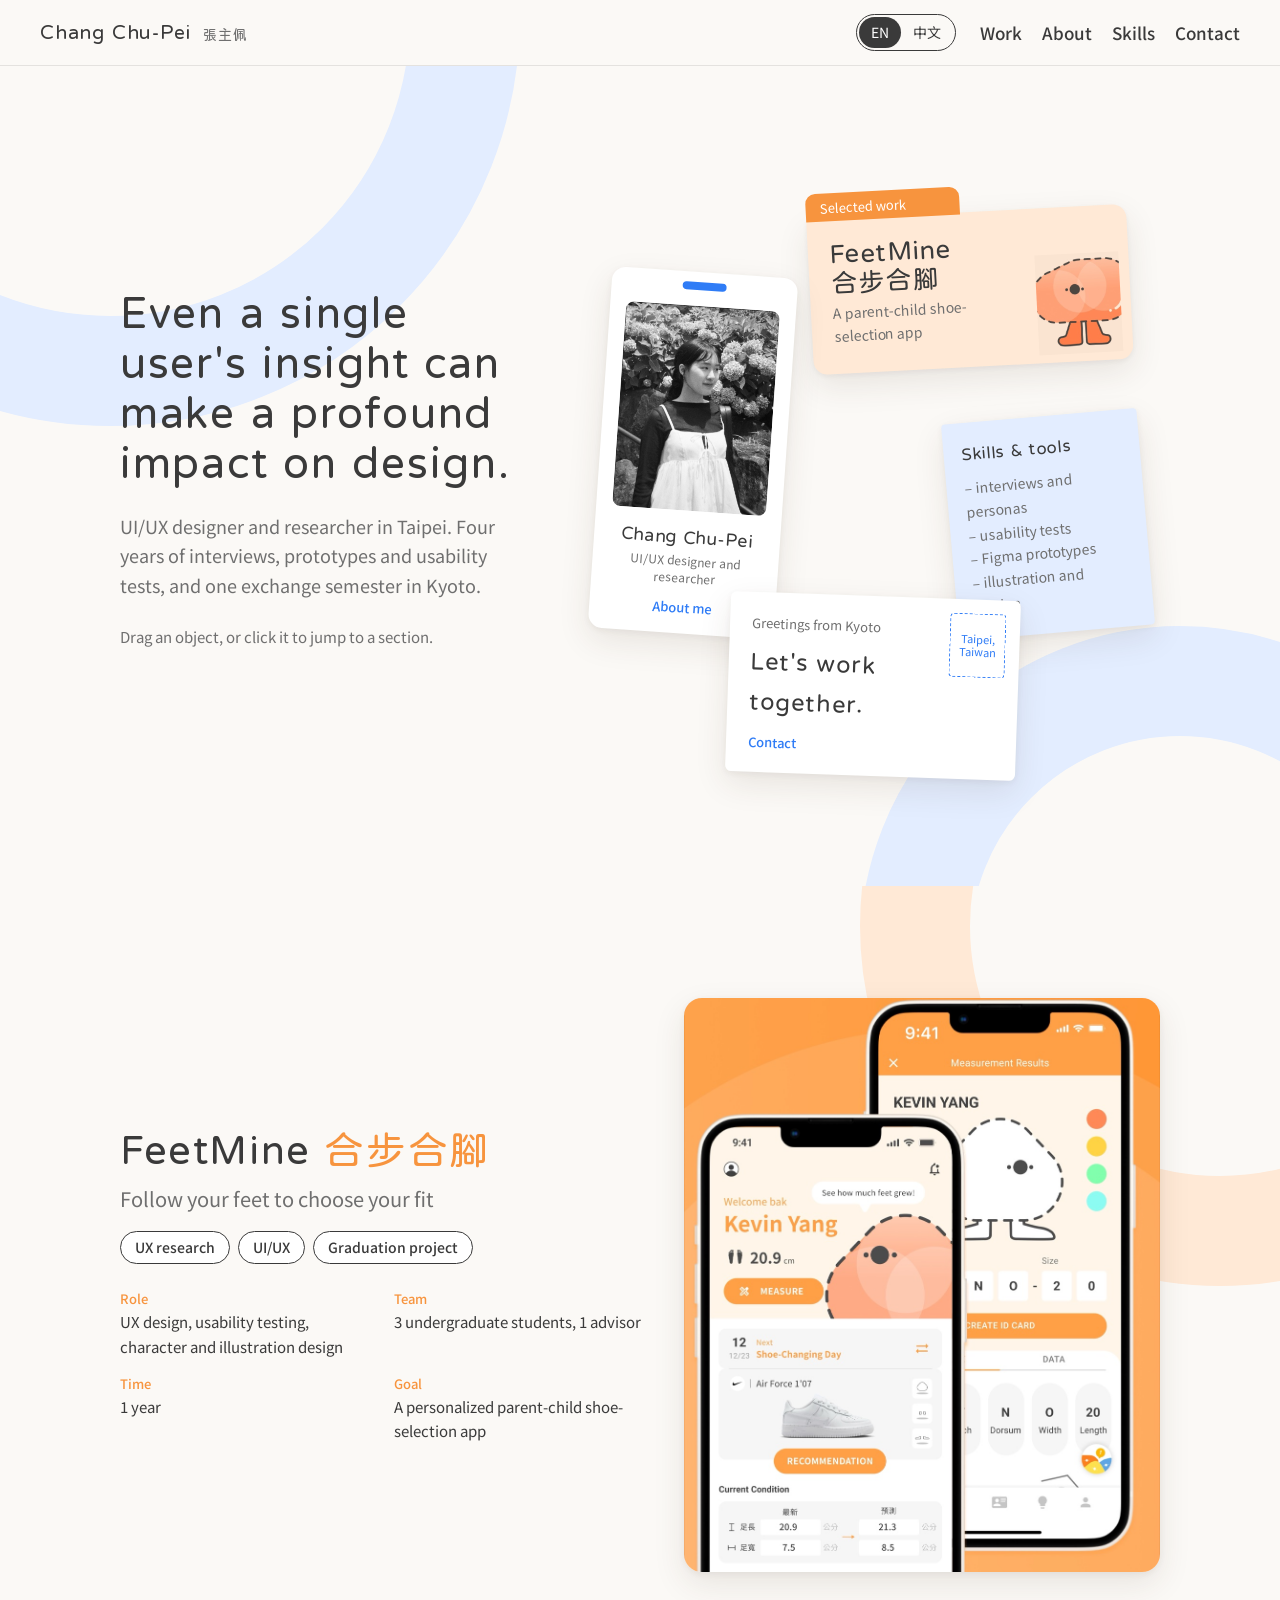
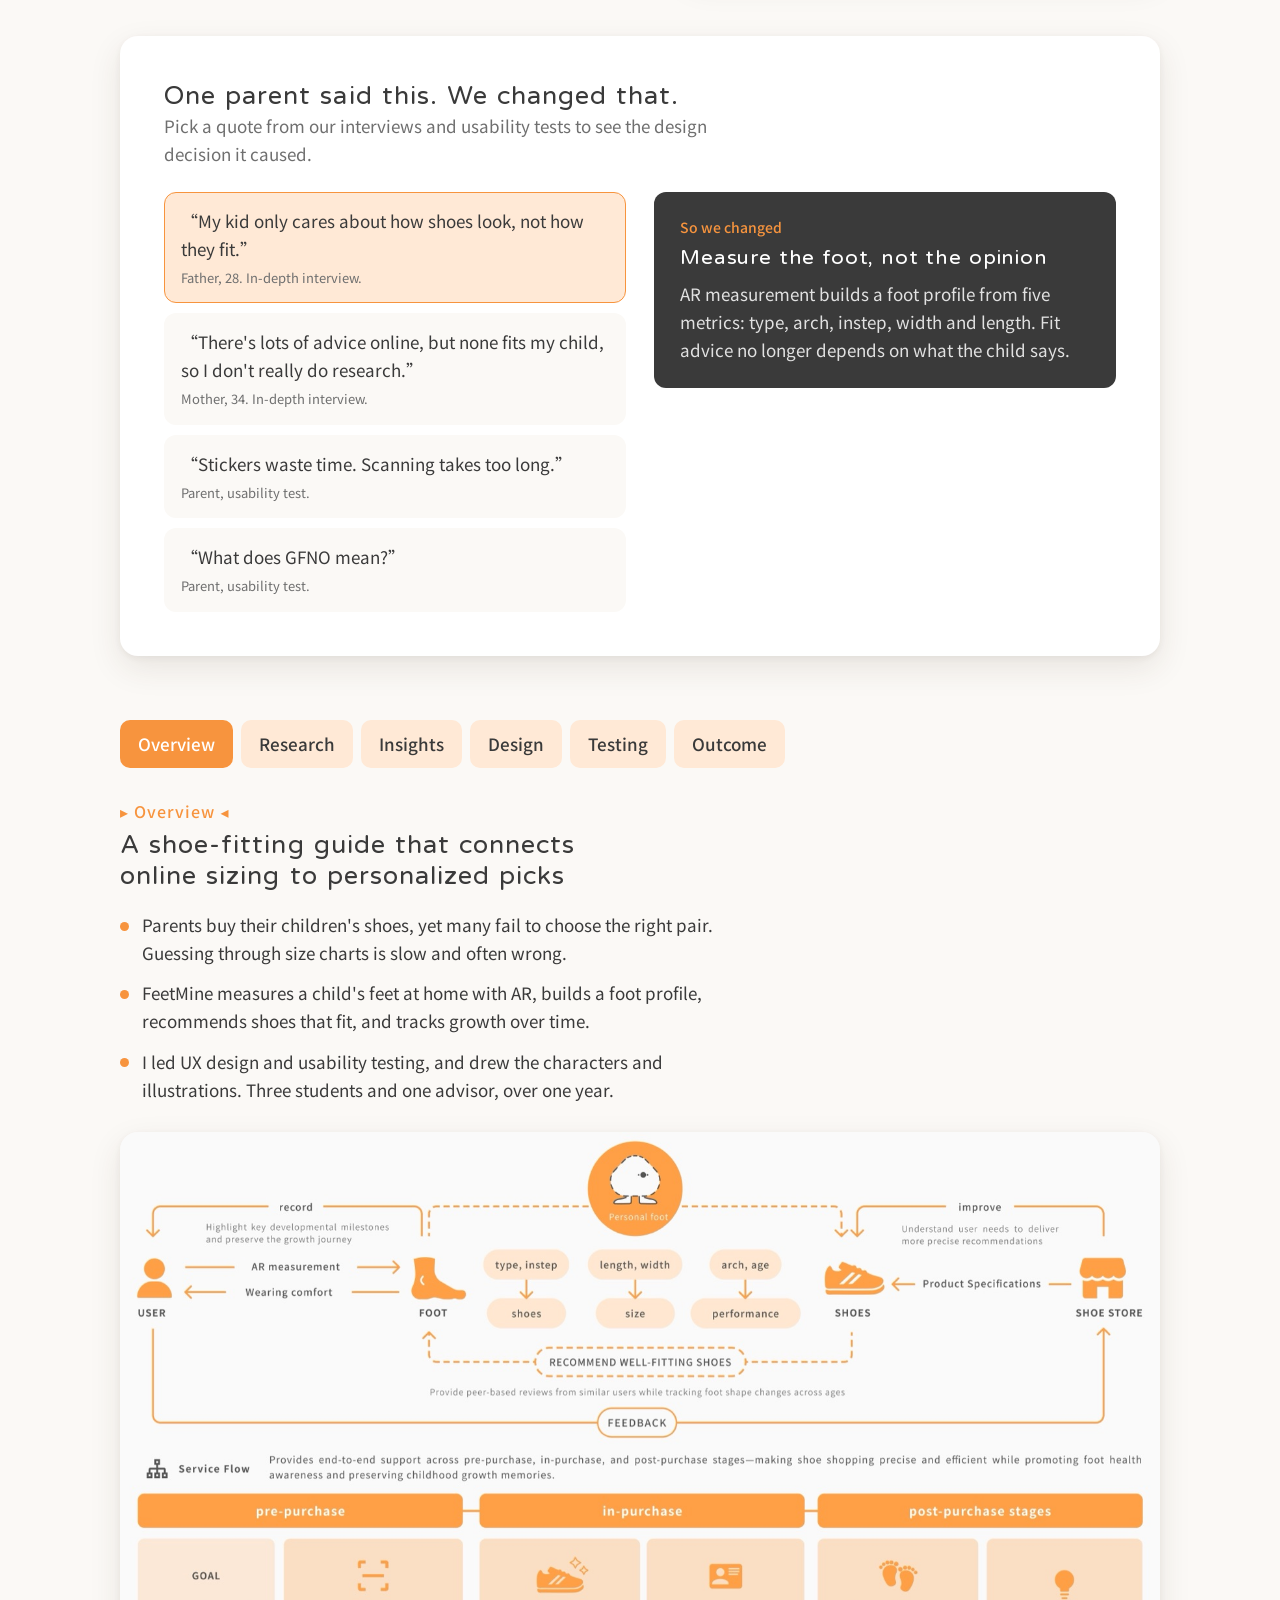
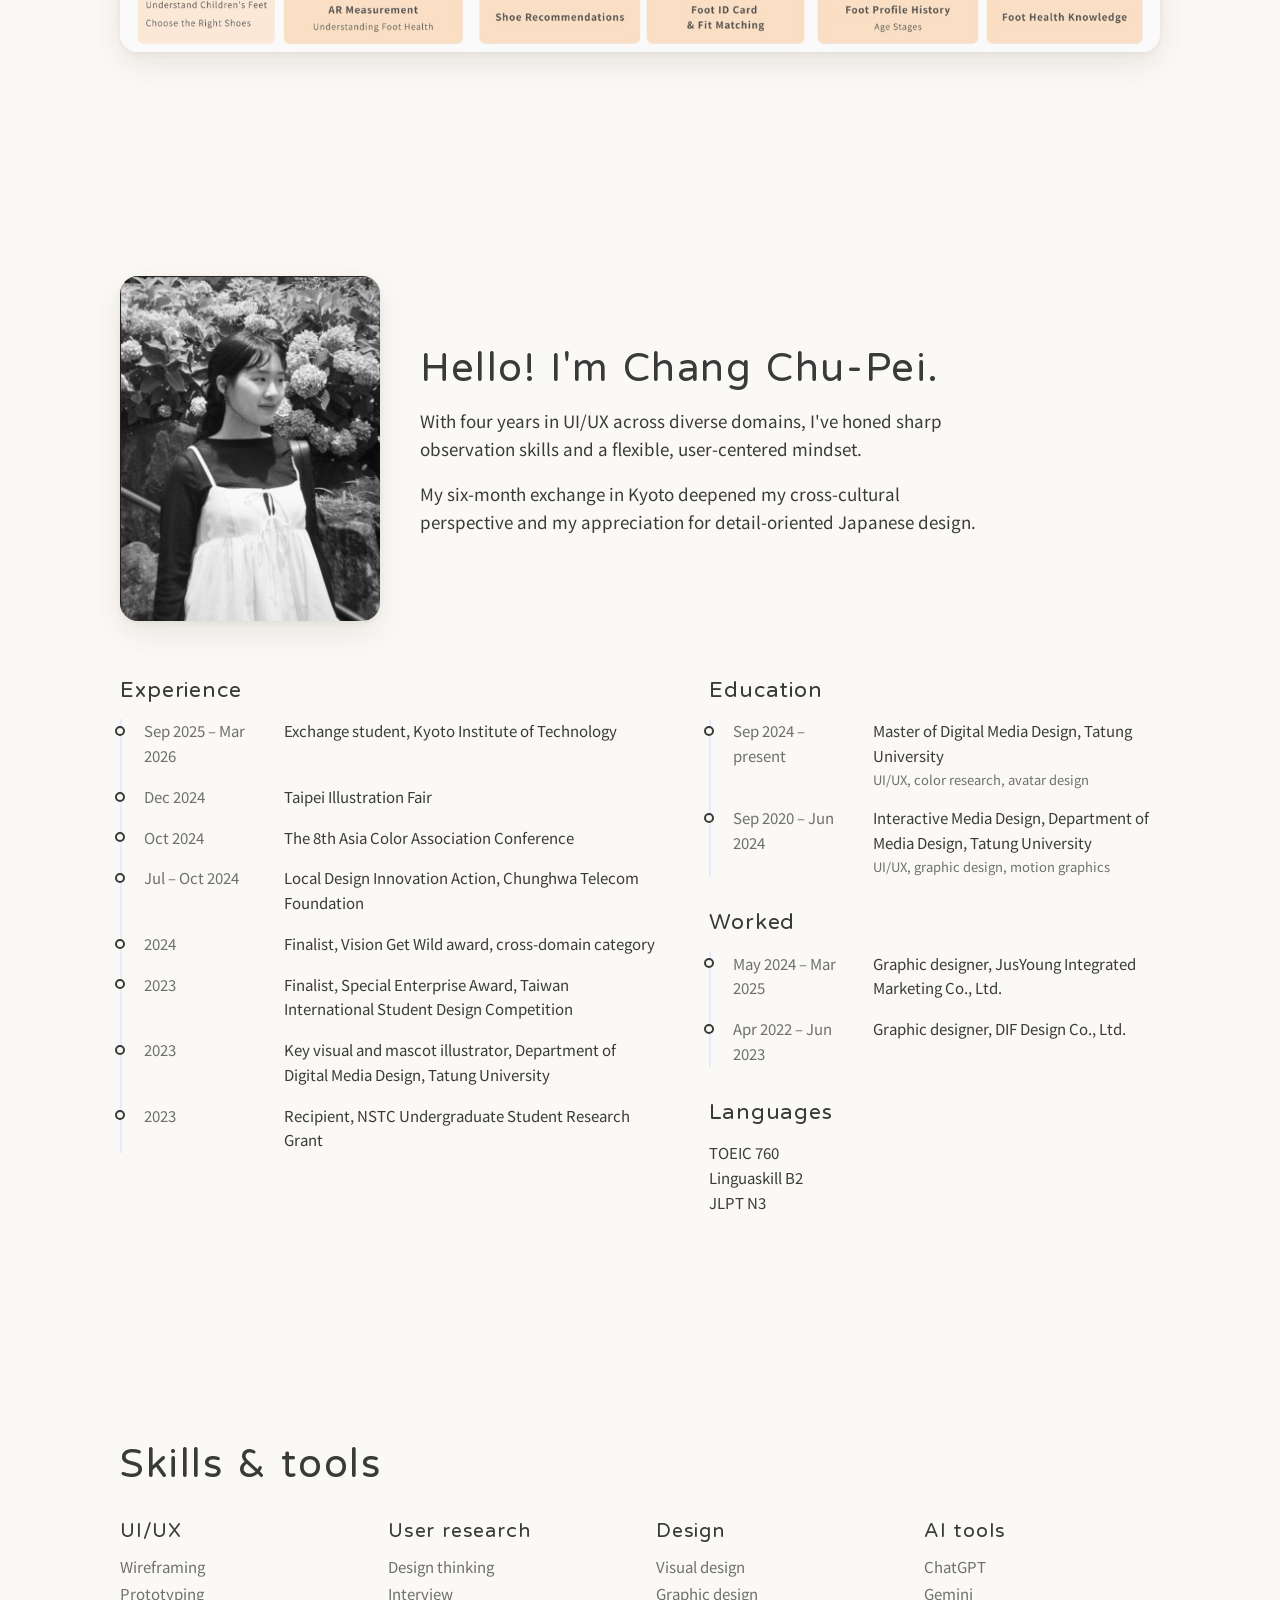
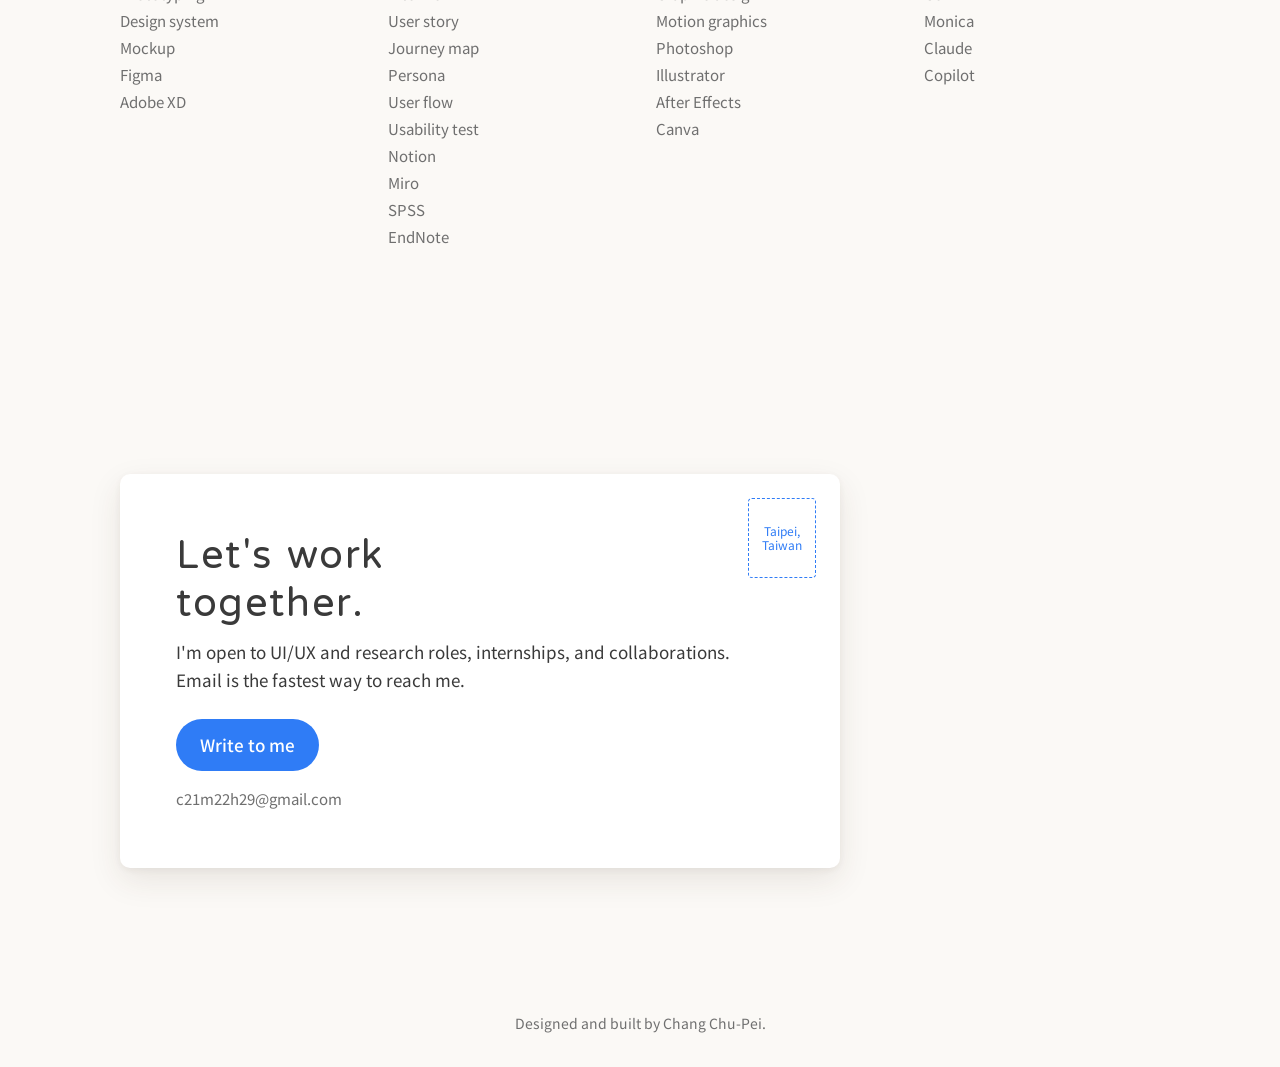
==== index.html @ 916cebc9 "Portfolio site for Chang Chu-Pei" ====
<!DOCTYPE html>
<html lang="en">
<head>
  <meta charset="utf-8">
  <meta name="viewport" content="width=device-width, initial-scale=1">
  <title>Chang Chu-Pei 張主佩, UI/UX designer and researcher</title>
  <meta name="description" content="Portfolio of Chang Chu-Pei, UI/UX designer and researcher in Taipei. Case study: FeetMine, a parent-child shoe-selection app.">
  <link rel="preconnect" href="https://fonts.gstatic.com" crossorigin>
  <link href="https://fonts.googleapis.com/css2?family=Huninn&family=Noto+Sans+TC:wght@400;500&display=swap" rel="stylesheet">
  <link rel="stylesheet" href="style.css">
</head>
<body>
  <!-- Every element with data-text="a.b.c" gets its words from content.js.
       Lists (timeline, tabs, quotes, skills) are drawn by script.js into the empty elements with an id. -->

  <a class="skip" href="#work" data-text="site.skip"></a>

  <header class="topbar">
    <a class="brand" href="#top"><span data-text="site.name"></span> <small data-text="site.nameOther"></small></a>
    <div class="lang" role="group" aria-label="Language / 語言">
      <button type="button" data-lang="en" lang="en">EN</button>
      <button type="button" data-lang="zh" lang="zh-Hant">中文</button>
    </div>
    <nav>
      <a href="#work" data-text="site.nav.work"></a>
      <a href="#about" data-text="site.nav.about"></a>
      <a href="#skills" data-text="site.nav.skills"></a>
      <a href="#contact" data-text="site.nav.contact"></a>
    </nav>
  </header>

  <main id="top">

    <!-- The desk. Four objects, each one leads to a section. On wide screens you can drag them. -->
    <section class="desk" aria-labelledby="headline">
      <div class="wrap desk-grid">
        <div class="desk-copy">
          <h1 id="headline" data-text="desk.headline"></h1>
          <p data-text="desk.intro"></p>
          <p class="hint" data-text="desk.hint"></p>
        </div>

        <div class="desk-objects">
          <a class="object folder" href="#work" draggable="false">
            <span class="folder-tab" data-text="desk.folder.tab"></span>
            <span class="folder-title" data-text="project.name"></span>
            <span class="folder-title" data-text="project.nameZh"></span>
            <span class="folder-caption" data-text="desk.folder.caption"></span>
            <img class="folder-mascot" src="img/mascot.jpg" width="251" height="300" alt="" draggable="false">
          </a>

          <a class="object badge" href="#about" draggable="false">
            <img src="img/profile.jpg" width="527" height="700" data-alt="about.photoAlt" alt="" draggable="false">
            <span class="badge-name" data-text="site.name"></span>
            <span class="badge-role" data-text="site.role"></span>
            <span class="object-link" data-text="desk.badge.tab"></span>
          </a>

          <a class="object note" href="#skills" draggable="false">
            <span class="note-title" data-text="desk.note.tab"></span>
            <ul id="note-lines"></ul>
          </a>

          <a class="object postcard" href="#contact" draggable="false">
            <span class="stamp" data-text="site.location"></span>
            <span class="postcard-title" data-text="desk.postcard.title"></span>
            <span class="postcard-body" data-text="desk.postcard.body"></span>
            <span class="object-link" data-text="desk.postcard.tab"></span>
          </a>
        </div>
      </div>
    </section>

    <!-- Work: the FeetMine case study. -->
    <section id="work" class="section project" aria-labelledby="project-name">
      <div class="wrap">
        <div class="project-head">
          <div>
            <h2 id="project-name"><span data-text="project.name"></span> <span class="zh-name" data-text="project.nameZh"></span></h2>
            <p class="tagline" data-text="project.tagline"></p>
            <ul class="tags" id="project-tags"></ul>
            <dl class="facts" id="project-facts"></dl>
          </div>
          <figure class="cover"><img src="img/feetmine-cover.jpg" width="995" height="1200" loading="lazy" data-alt="project.coverAlt" alt=""></figure>
        </div>

        <!-- The quote demo. -->
        <div class="insights">
          <h3 data-text="project.insights.title"></h3>
          <p data-text="project.insights.lead"></p>
          <div class="insights-grid">
            <div class="quotes" id="quotes"></div>
            <div class="decision" id="decision" aria-live="polite"></div>
          </div>
        </div>

        <!-- The phases, one tab each. -->
        <div class="tabs" role="tablist" id="tablist"></div>
        <div id="panels"></div>
      </div>
    </section>

    <section id="about" class="section" aria-labelledby="about-title">
      <div class="wrap">
        <div class="about-grid">
          <figure><img src="img/profile.jpg" width="527" height="700" data-alt="about.photoAlt" alt=""></figure>
          <div>
            <h2 id="about-title" data-text="about.greeting"></h2>
            <div id="bio"></div>
          </div>
        </div>
        <div class="cv">
          <div>
            <h3 data-text="about.experienceTitle"></h3>
            <ol class="timeline" id="experience"></ol>
          </div>
          <div>
            <h3 data-text="about.educationTitle"></h3>
            <ol class="timeline" id="education"></ol>
            <h3 data-text="about.workTitle"></h3>
            <ol class="timeline" id="work-history"></ol>
            <h3 data-text="about.languagesTitle"></h3>
            <ul class="plain" id="languages"></ul>
          </div>
        </div>
      </div>
    </section>

    <section id="skills" class="section" aria-labelledby="skills-title">
      <div class="wrap">
        <h2 id="skills-title" data-text="skills.title"></h2>
        <div class="skills-grid" id="skills-grid"></div>
      </div>
    </section>

    <section id="contact" class="section" aria-labelledby="contact-title">
      <div class="wrap">
        <div class="postcard-big">
          <span class="stamp" data-text="site.location"></span>
          <h2 id="contact-title" data-text="contact.title"></h2>
          <p data-text="contact.body"></p>
          <a class="button" id="mail-link" href="#"><span data-text="contact.button"></span></a>
          <p class="email" data-text="site.email"></p>
        </div>
      </div>
    </section>

  </main>

  <footer><p data-text="site.footer"></p></footer>

  <script src="content.js"></script>
  <script src="script.js"></script>
</body>
</html>
---- style.css ----
/* style.css — colors, fonts and layout for the whole site.
   The variables at the top are the design tokens. Change a color here and it changes everywhere.
   Rules are written for phones first. The @media (min-width: …) blocks at the end add the wider layouts. */

:root {
  --paper: #fbf9f6;
  --ink: #3a3a3a;
  --ink-soft: #6f6f6f;
  --line: rgba(58, 58, 58, 0.12);
  --card: #ffffff;
  --blue: #2f7cf6;                  /* the site's own colour */
  --blue-wash: #e3edff;
  --orange: #f7943e;                /* FeetMine's colour */
  --orange-wash: #ffe9d6;
  --accent: var(--blue);            /* the current section's colour; the project section overrides it */
  --accent-wash: var(--blue-wash);
  --shadow: 0 12px 32px rgba(70, 50, 30, 0.10), 0 2px 6px rgba(70, 50, 30, 0.06);
  --shadow-lifted: 0 24px 48px rgba(70, 50, 30, 0.18), 0 4px 10px rgba(70, 50, 30, 0.08);
  --font-display: "Huninn", "Noto Sans TC", system-ui, sans-serif;
  --font-body: "Noto Sans TC", system-ui, sans-serif;
  --radius: 18px;
  --gutter: clamp(16px, 4vw, 40px);
}

/* ---------- Base ---------- */

*, *::before, *::after { box-sizing: border-box; }
html { scroll-behavior: smooth; }
body {
  margin: 0;
  font: 400 17px/1.65 var(--font-body);
  color: var(--ink);
  background: var(--paper);
}
img { max-width: 100%; height: auto; display: block; }
figure { margin: 0; }
ul, ol { margin: 0; padding: 0; list-style: none; }
h1, h2, h3, h4,
.brand, .folder-title, .badge-name, .note-title, .postcard-body {
  font-family: var(--font-display);
  letter-spacing: 0.04em;
}
h1, h2, h3, h4 { font-weight: 400; line-height: 1.2; margin: 0; }
h1 { font-size: clamp(32px, 3.4vw, 48px); line-height: 1.15; }
h2 { font-size: clamp(28px, 3.4vw, 40px); }
h3 { font-size: 26px; }
h4 { font-size: 21px; }
p { margin: 0 0 1em; max-width: 64ch; }
a { color: var(--accent); }
button { font: inherit; color: inherit; }
:focus-visible { outline: 3px solid var(--accent); outline-offset: 3px; }

.wrap { max-width: 1120px; margin-inline: auto; padding-inline: var(--gutter); }
.section { padding-block: clamp(64px, 9vw, 112px); }

.skip {
  position: absolute; top: -60px; left: 16px; z-index: 100;
  padding: 8px 14px; border-radius: 8px; background: var(--ink); color: #fff;
}
.skip:focus { top: 12px; }

/* ---------- Top bar ---------- */

.topbar {
  position: sticky; top: 0; z-index: 50;
  display: flex; flex-wrap: wrap; align-items: center; gap: 12px 24px;
  padding: 14px var(--gutter);
  background: var(--paper);
  border-bottom: 1px solid var(--line);
}
.brand { margin-right: auto; font-size: 20px; color: var(--ink); text-decoration: none; }
.brand small { font-size: 14px; color: var(--ink-soft); margin-left: 6px; }
.topbar nav { display: flex; gap: 20px; }
.topbar nav a { color: var(--ink); text-decoration: none; font-weight: 500; }
.topbar nav a:hover { color: var(--blue); }
.lang { display: flex; padding: 2px; border: 1.5px solid var(--ink); border-radius: 999px; }
.lang button { padding: 4px 12px; border: 0; border-radius: 999px; background: none; font-size: 14px; cursor: pointer; }
.lang button[aria-pressed="true"] { background: var(--ink); color: #fff; }
/* On phones the nav drops to its own row under the name. */
@media (max-width: 639px) {
  .topbar nav { order: 3; flex-basis: 100%; gap: 16px; font-size: 15px; }
}

/* ---------- The desk ---------- */

.desk, .project { position: relative; overflow: hidden; }
.desk-grid { display: grid; gap: 40px; padding-block: 48px; }
.desk-copy { position: relative; z-index: 1; }
.desk-copy p { margin-top: 24px; font-size: 18px; color: var(--ink-soft); max-width: 40ch; }
.desk-copy .hint { font-size: 15px; }

/* The big pale rings behind the desk and the project, like the arcs in the FeetMine slides. */
.desk::before, .desk::after, .project::before {
  content: ""; position: absolute; pointer-events: none;
  border-radius: 50%; border: 110px solid var(--accent-wash);
}
.desk::before { width: 820px; height: 820px; top: -460px; left: -300px; }
.desk::after { width: 640px; height: 640px; bottom: -380px; right: -220px; }
.project::before { width: 720px; height: 720px; top: -320px; right: -300px; }

/* On phones the four objects form a grid. On wide screens (end of file) they scatter across the desk. */
.desk-objects { position: relative; z-index: 1; display: grid; grid-template-columns: 1fr 1fr; gap: 18px; }

/* One object on the desk. It is a link, so it also works with the keyboard. */
.object {
  position: relative; display: block;
  color: var(--ink); text-decoration: none;
  background: var(--card); box-shadow: var(--shadow);
  transition: box-shadow 0.2s, scale 0.2s;
}
.object:hover, .object:focus-visible, .object.lifted { scale: 1.03; box-shadow: var(--shadow-lifted); }
.object.lifted { cursor: grabbing; scale: 1.05; }
.object-link { display: block; margin-top: 10px; font-size: 13px; font-weight: 500; color: var(--blue); }
.folder-title, .folder-caption, .badge-name, .badge-role, .note-title, .postcard-title, .postcard-body { display: block; }
@keyframes drop {
  from { opacity: 0; translate: 0 -40px; rotate: 0deg; }
}

/* The FeetMine folder, in the project's own orange. */
.folder {
  grid-column: 1 / -1;
  padding: 22px 22px 26px;
  border-radius: 0 14px 14px 14px;
  background: var(--orange-wash);
}
.folder::before {
  content: ""; position: absolute; top: -26px; left: 0;
  width: 48%; height: 28px;
  background: var(--orange); border-radius: 10px 10px 0 0;
}
.folder-tab { position: absolute; top: -22px; left: 14px; font-size: 13px; color: #fff; }
.folder-title { max-width: 66%; font-size: 26px; line-height: 1.1; }
.folder-caption { margin-top: 4px; font-size: 14px; color: var(--ink-soft); max-width: 62%; }
.folder-mascot { position: absolute; right: 10px; bottom: 8px; width: 84px; mix-blend-mode: multiply; }

/* The lanyard badge. */
.badge { padding: 28px 16px 16px; border-radius: 14px; text-align: center; }
.badge::before {
  content: ""; position: absolute; top: 10px; left: 50%; translate: -50% 0;
  width: 44px; height: 8px; border-radius: 4px; background: var(--blue);
}
.badge img { width: 100%; aspect-ratio: 3 / 4; object-fit: cover; border-radius: 8px; margin-top: 6px; }
.badge-name { margin-top: 12px; font-size: 18px; }
.badge-role { font-size: 12px; line-height: 1.4; color: var(--ink-soft); }

/* The sticky note. */
.note { padding: 18px 18px 20px; border-radius: 4px; background: var(--blue-wash); }
.note-title { margin-bottom: 8px; font-size: 17px; }
.note ul { font-size: 14px; line-height: 1.7; color: var(--ink-soft); }
.note li::before { content: "– "; }

/* The postcard. */
.postcard { grid-column: 1 / -1; padding: 20px 22px; border-radius: 6px; }
.stamp {
  position: absolute; top: 14px; right: 14px;
  width: 56px; height: 64px; padding: 4px;
  display: grid; place-items: center;
  border: 1.5px dashed var(--blue); border-radius: 4px;
  font-size: 11px; line-height: 1.2; text-align: center; color: var(--blue);
}
.postcard-title { font-size: 13px; color: var(--ink-soft); }
.postcard-body { margin-top: 8px; font-size: 24px; max-width: 70%; }

/* ---------- Work: the project ---------- */

.project { --accent: var(--orange); --accent-wash: var(--orange-wash); }
.project > .wrap { position: relative; }

.project-head { display: grid; gap: 40px; align-items: center; margin-bottom: 64px; }
.zh-name { color: var(--accent); }
.tagline { margin: 8px 0 16px; font-size: 20px; color: var(--ink-soft); }
.tags { display: flex; flex-wrap: wrap; gap: 8px; margin-bottom: 24px; }
.tags li { padding: 4px 14px; border: 1.5px solid var(--ink); border-radius: 999px; background: var(--card); font-size: 14px; font-weight: 500; }
.facts { display: grid; grid-template-columns: 1fr 1fr; gap: 14px 24px; margin: 0; }
.facts dt { font-size: 13px; font-weight: 500; color: var(--accent); }
.facts dd { margin: 0; font-size: 15px; }
.cover img, .about-grid img { border-radius: var(--radius); box-shadow: var(--shadow); }

/* The quote demo. */
.insights {
  margin-bottom: 64px; padding: clamp(24px, 4vw, 44px);
  background: var(--card); border-radius: var(--radius); box-shadow: var(--shadow);
}
.insights > p { color: var(--ink-soft); }
.insights-grid { display: grid; gap: 28px; align-items: start; margin-top: 24px; }
.quotes { display: grid; gap: 10px; }
.quote {
  display: grid; gap: 4px; padding: 14px 16px;
  text-align: left; cursor: pointer;
  background: var(--paper); border: 1.5px solid transparent; border-radius: 12px;
}
.quote:hover { border-color: var(--accent); }
.quote[aria-pressed="true"] { background: var(--accent-wash); border-color: var(--accent); }
.quote .who { font-size: 13px; color: var(--ink-soft); }
.decision { padding: 24px 26px; border-radius: 12px; background: var(--ink); color: #fff; }
.decision > * { animation: reveal 0.3s ease-out; } /* new text slides in each time a quote is picked */
.decision-label { margin-bottom: 6px; font-size: 14px; font-weight: 500; color: var(--accent); }
.decision h4 { margin-bottom: 10px; }
.decision p:last-child { margin: 0; color: rgba(255, 255, 255, 0.85); }
@keyframes reveal {
  from { opacity: 0; translate: 0 8px; }
}

/* The phase tabs. */
.tabs { display: flex; gap: 8px; margin-bottom: 28px; padding-bottom: 6px; overflow-x: auto; scrollbar-width: none; }
.tabs [role="tab"] {
  flex: none; padding: 10px 18px;
  border: 0; border-radius: 10px; background: var(--accent-wash);
  font-weight: 500; cursor: pointer;
}
.tabs [aria-selected="true"] { background: var(--accent); color: #fff; }
[role="tabpanel"] h3 { margin-bottom: 20px; max-width: 30ch; }
.phase-mark { display: block; margin-bottom: 8px; font-family: var(--font-body); font-size: 16px; font-weight: 500; color: var(--accent); }
.phase-mark::before { content: "▸ "; }
.phase-mark::after { content: " ◂"; }
.points { display: grid; gap: 12px; margin-bottom: 28px; max-width: 70ch; }
.points li { position: relative; padding-left: 22px; }
.points li::before { content: ""; position: absolute; left: 0; top: 0.6em; width: 9px; height: 9px; border-radius: 50%; background: var(--accent); }
.figures { display: grid; gap: 16px; grid-template-columns: repeat(auto-fit, minmax(280px, 1fr)); }
.figures img { width: 100%; border-radius: var(--radius); box-shadow: var(--shadow); }

/* ---------- About ---------- */

.about-grid { display: grid; gap: 40px; align-items: center; margin-bottom: 56px; }
.about-grid figure { max-width: 260px; }
.about-grid h2 { margin-bottom: 16px; }
.cv { display: grid; gap: 48px; }
.cv h3 { margin: 0 0 16px; font-size: 22px; }
.cv h3:not(:first-child) { margin-top: 32px; }
.timeline { display: grid; gap: 16px; padding-left: 22px; border-left: 2px solid var(--blue-wash); }
.timeline li { position: relative; display: grid; gap: 2px; font-size: 15px; }
.timeline li::before {
  content: ""; position: absolute; left: -29px; top: 0.45em;
  width: 10px; height: 10px; border-radius: 50%;
  border: 2px solid var(--ink); background: var(--paper);
}
.timeline .when { color: var(--ink-soft); font-variant-numeric: tabular-nums; }
.timeline .detail { display: block; font-size: 13px; color: var(--ink-soft); }
.plain { font-size: 15px; }

/* ---------- Skills ---------- */

.skills-grid { display: grid; grid-template-columns: repeat(auto-fit, minmax(200px, 1fr)); gap: 32px; margin-top: 32px; }
.skills-grid h3 { margin-bottom: 10px; font-size: 20px; }
.skills-grid ul { font-size: 15px; line-height: 1.8; color: var(--ink-soft); }

/* ---------- Contact ---------- */

.postcard-big {
  position: relative; max-width: 720px; padding: clamp(28px, 5vw, 56px);
  background: var(--card); border-radius: 10px; box-shadow: var(--shadow);
}
.postcard-big .stamp { top: 24px; right: 24px; width: 68px; height: 80px; font-size: 12px; }
.postcard-big h2 { margin-bottom: 12px; max-width: 12ch; }
.button {
  display: inline-block; margin-top: 8px; padding: 12px 24px;
  border-radius: 999px; background: var(--blue); color: #fff;
  font-weight: 500; text-decoration: none;
}
.button:hover { background: color-mix(in srgb, var(--blue) 85%, black); }
.email { margin: 16px 0 0; font-size: 15px; color: var(--ink-soft); }

footer { padding: 32px var(--gutter); font-size: 14px; color: var(--ink-soft); text-align: center; }
footer p { margin: 0; max-width: none; }

/* ---------- Wider screens ---------- */

@media (min-width: 720px) {
  /* The desk: objects scatter at slight angles, drop in once on load, and can be dragged (script.js). */
  .desk-objects { display: block; height: 600px; }
  .object {
    position: absolute;
    rotate: var(--tilt);
    cursor: grab; touch-action: none; user-select: none; -webkit-user-select: none;
    animation: drop 0.7s cubic-bezier(0.2, 0.7, 0.2, 1) backwards;
    animation-delay: calc(var(--i) * 110ms);
  }
  .folder   { --tilt: -3deg; --i: 0; top: 6%;  left: 40%; width: 320px; }
  .badge    { --tilt: 4deg;  --i: 1; top: 16%; left: 4%;  width: 186px; }
  .note     { --tilt: -5deg; --i: 2; top: 40%; left: 64%; width: 196px; }
  .postcard { --tilt: 2deg;  --i: 3; top: 70%; left: 26%; width: 290px; }

  .timeline li { grid-template-columns: 8.5em 1fr; gap: 12px; }
}

@media (min-width: 900px) {
  .desk-grid { grid-template-columns: 5fr 7fr; align-items: center; min-height: min(calc(100vh - 66px), 820px); }
  .project-head { grid-template-columns: 1.1fr 1fr; }
  .insights-grid { grid-template-columns: 1fr 1fr; }
  .decision { position: sticky; top: 90px; }
  .about-grid { grid-template-columns: 260px 1fr; }
  .cv { grid-template-columns: 1.2fr 1fr; }
}

@media (prefers-reduced-motion: reduce) {
  html { scroll-behavior: auto; }
  *, *::before, *::after { animation: none !important; transition: none !important; }
}
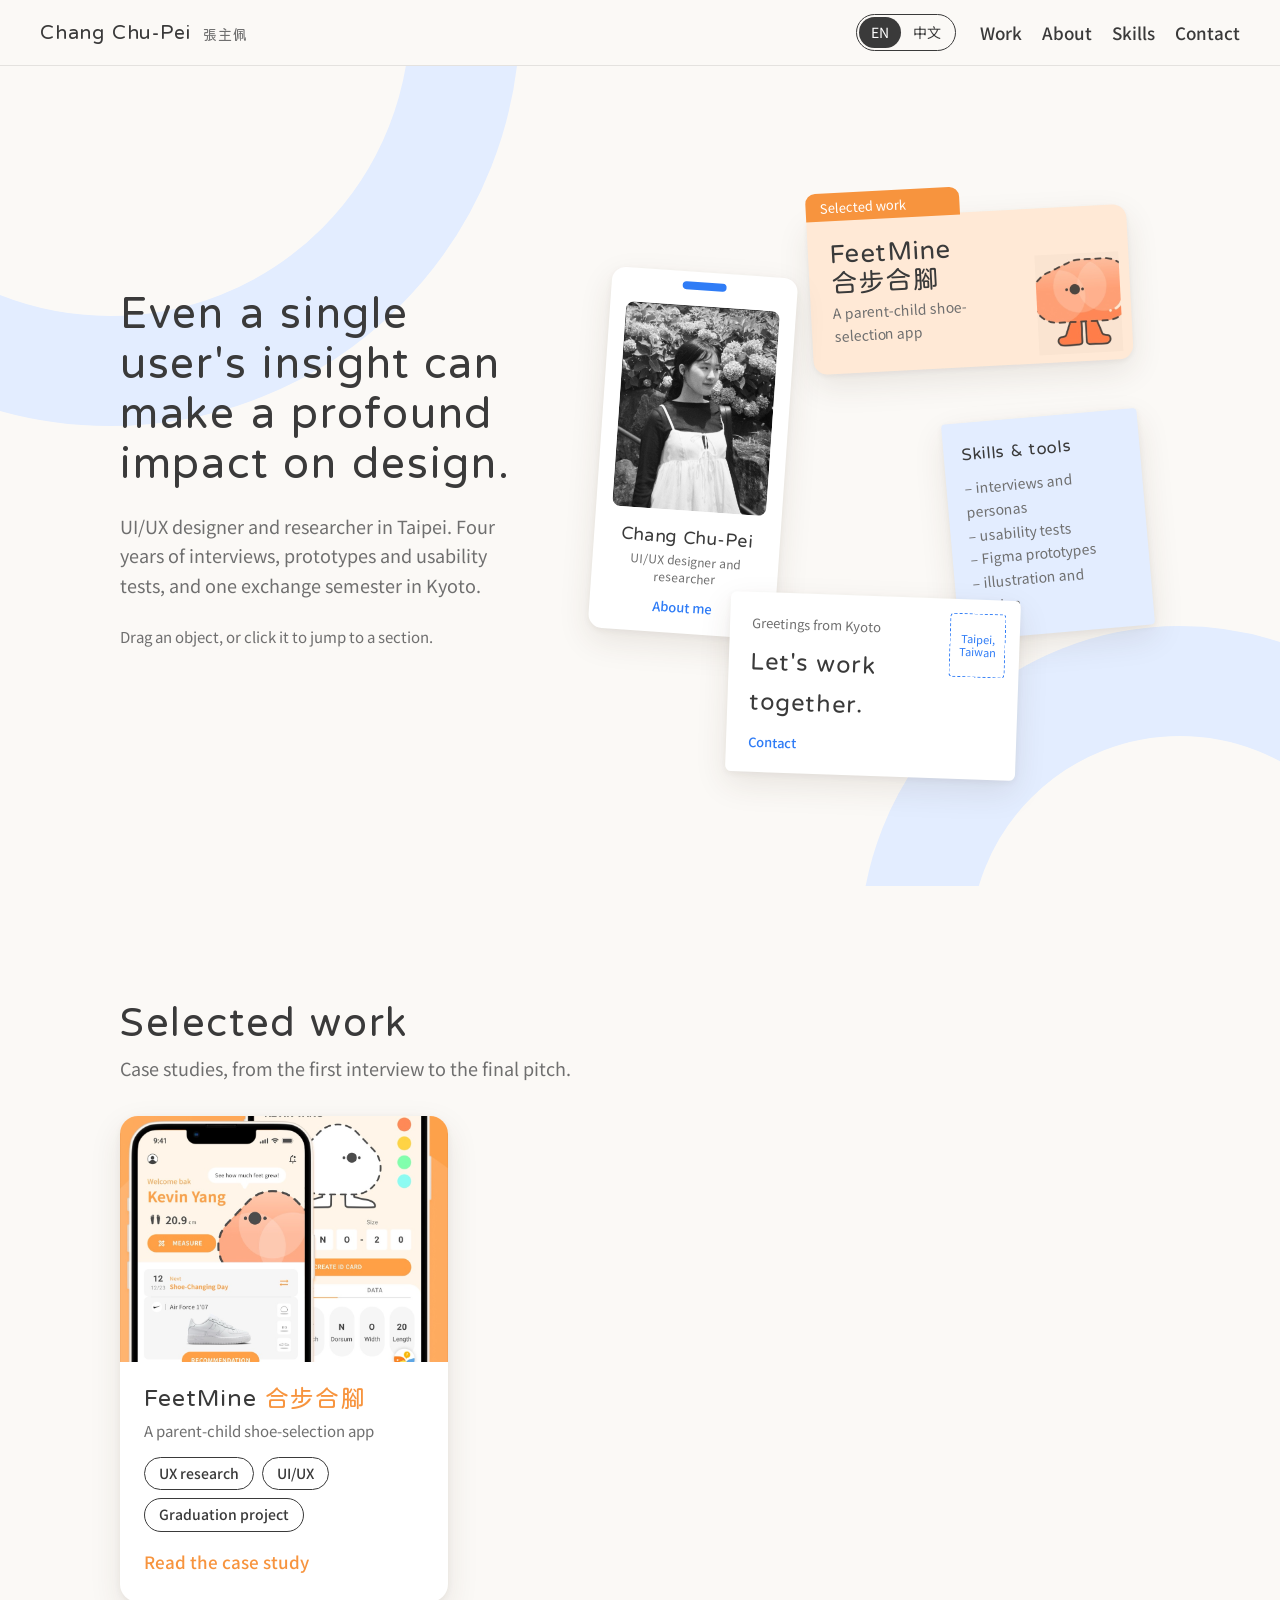
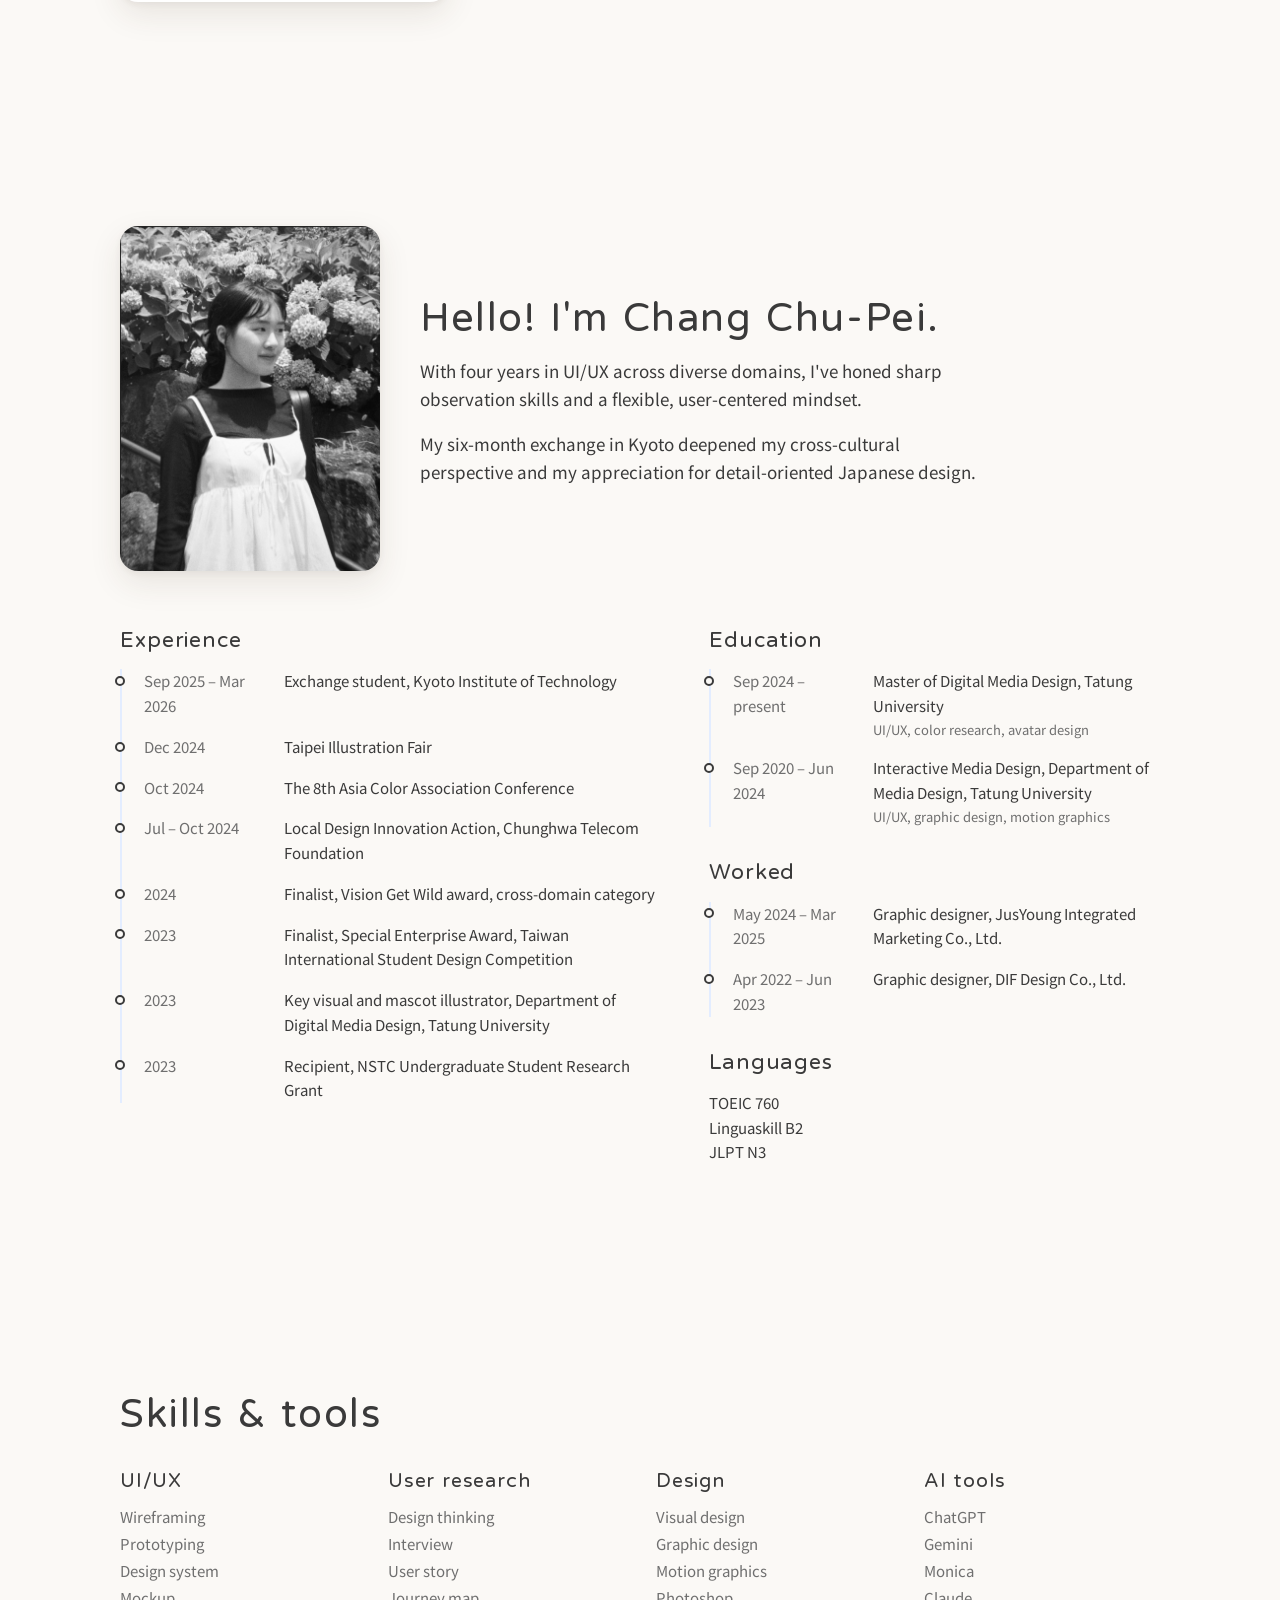
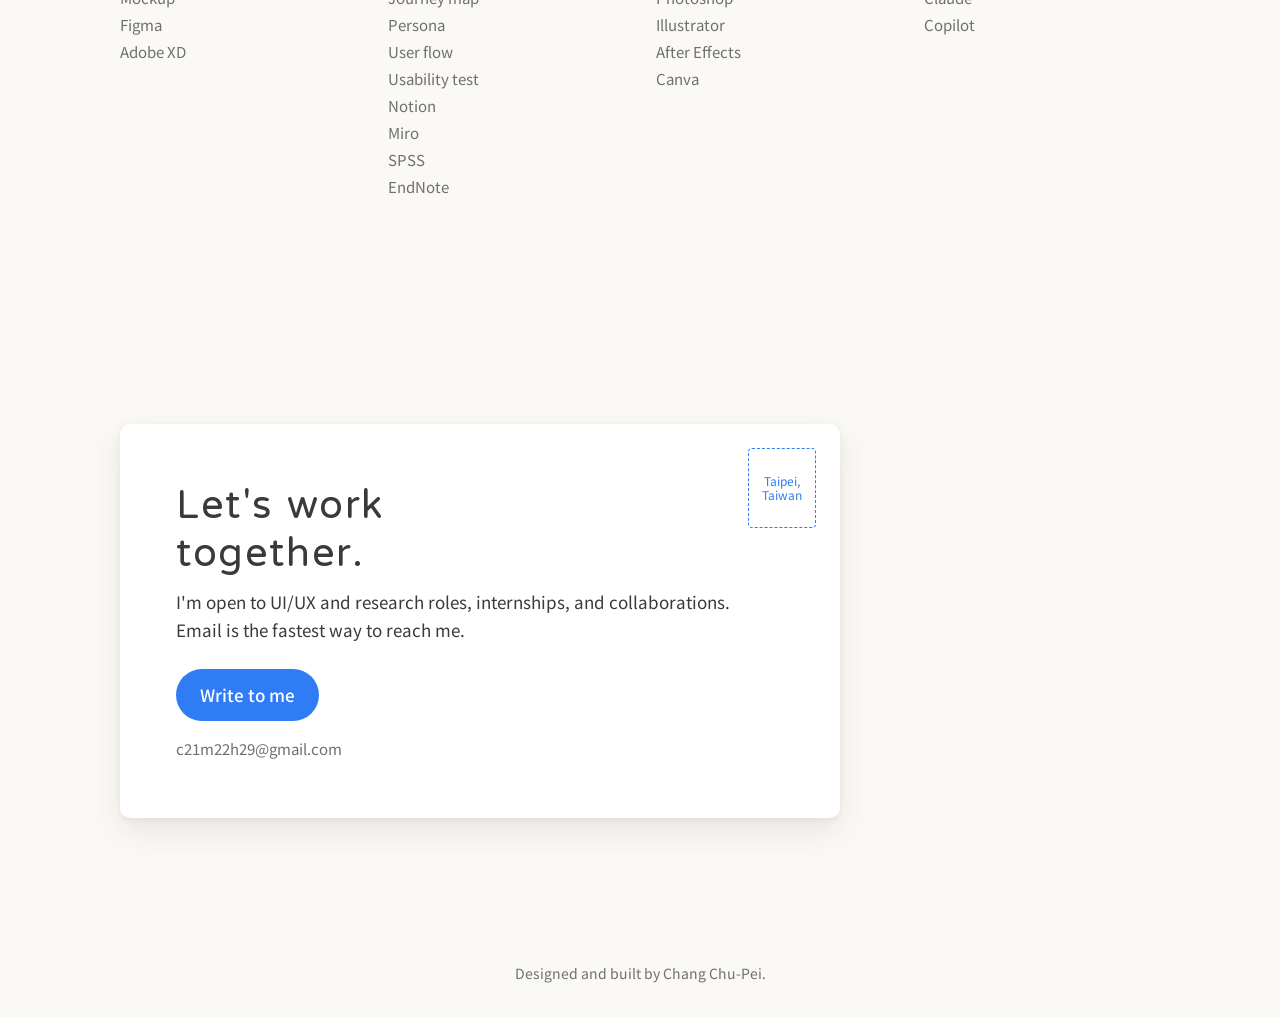
==== commit 97635e53: "Split the site into a case-study page per project script.js becomes site.js (shared), home.js and pr" ====
--- a/index.html
+++ b/index.html
@@ -4,14 +4,15 @@
   <meta charset="utf-8">
   <meta name="viewport" content="width=device-width, initial-scale=1">
   <title>Chang Chu-Pei 張主佩, UI/UX designer and researcher</title>
-  <meta name="description" content="Portfolio of Chang Chu-Pei, UI/UX designer and researcher in Taipei. Case study: FeetMine, a parent-child shoe-selection app.">
+  <meta name="description" content="Portfolio of Chang Chu-Pei, UI/UX designer and researcher in Taipei.">
   <link rel="preconnect" href="https://fonts.gstatic.com" crossorigin>
   <link href="https://fonts.googleapis.com/css2?family=Huninn&family=Noto+Sans+TC:wght@400;500&display=swap" rel="stylesheet">
   <link rel="stylesheet" href="style.css">
 </head>
 <body>
-  <!-- Every element with data-text="a.b.c" gets its words from content.js.
-       Lists (timeline, tabs, quotes, skills) are drawn by script.js into the empty elements with an id. -->
+  <!-- The home page: the desk, the list of projects, and the profile (about, skills, contact).
+       Every element with data-text="a.b.c" gets its words from content.js.
+       Lists (project cards, timeline, skills) are drawn by home.js into the empty elements with an id. -->
 
   <a class="skip" href="#work" data-text="site.skip"></a>
 
@@ -41,11 +42,12 @@
         </div>
 
         <div class="desk-objects">
+          <!-- The folder shows the newest project (the first one in content.js). The mascot is a sticker. -->
           <a class="object folder" href="#work" draggable="false">
-            <span class="folder-tab" data-text="desk.folder.tab"></span>
+            <span class="folder-tab" data-text="work.title"></span>
             <span class="folder-title" data-text="project.name"></span>
             <span class="folder-title" data-text="project.nameZh"></span>
-            <span class="folder-caption" data-text="desk.folder.caption"></span>
+            <span class="folder-caption" data-text="project.summary"></span>
             <img class="folder-mascot" src="img/mascot.jpg" width="251" height="300" alt="" draggable="false">
           </a>
 
@@ -71,32 +73,12 @@
       </div>
     </section>
 
-    <!-- Work: the FeetMine case study. -->
-    <section id="work" class="section project" aria-labelledby="project-name">
+    <!-- Work: one card per project. Each card links to the project's own page. -->
+    <section id="work" class="section" aria-labelledby="work-title">
       <div class="wrap">
-        <div class="project-head">
-          <div>
-            <h2 id="project-name"><span data-text="project.name"></span> <span class="zh-name" data-text="project.nameZh"></span></h2>
-            <p class="tagline" data-text="project.tagline"></p>
-            <ul class="tags" id="project-tags"></ul>
-            <dl class="facts" id="project-facts"></dl>
-          </div>
-          <figure class="cover"><img src="img/feetmine-cover.jpg" width="995" height="1200" loading="lazy" data-alt="project.coverAlt" alt=""></figure>
-        </div>
-
-        <!-- The quote demo. -->
-        <div class="insights">
-          <h3 data-text="project.insights.title"></h3>
-          <p data-text="project.insights.lead"></p>
-          <div class="insights-grid">
-            <div class="quotes" id="quotes"></div>
-            <div class="decision" id="decision" aria-live="polite"></div>
-          </div>
-        </div>
-
-        <!-- The phases, one tab each. -->
-        <div class="tabs" role="tablist" id="tablist"></div>
-        <div id="panels"></div>
+        <h2 id="work-title" data-text="work.title"></h2>
+        <p class="lead" data-text="work.lead"></p>
+        <div class="work-grid" id="work-grid"></div>
       </div>
     </section>
 
@@ -150,6 +132,7 @@
   <footer><p data-text="site.footer"></p></footer>
 
   <script src="content.js"></script>
-  <script src="script.js"></script>
+  <script src="site.js"></script>
+  <script src="home.js"></script>
 </body>
 </html>
--- a/style.css
+++ b/style.css
@@ -10,9 +10,7 @@
   --card: #ffffff;
   --blue: #2f7cf6;                  /* the site's own colour */
   --blue-wash: #e3edff;
-  --orange: #f7943e;                /* FeetMine's colour */
-  --orange-wash: #ffe9d6;
-  --accent: var(--blue);            /* the current section's colour; the project section overrides it */
+  --accent: var(--blue);            /* the current section's colour; project pages and cards set their own */
   --accent-wash: var(--blue-wash);
   --shadow: 0 12px 32px rgba(70, 50, 30, 0.10), 0 2px 6px rgba(70, 50, 30, 0.06);
   --shadow-lifted: 0 24px 48px rgba(70, 50, 30, 0.18), 0 4px 10px rgba(70, 50, 30, 0.08);
@@ -116,17 +114,17 @@
   from { opacity: 0; translate: 0 -40px; rotate: 0deg; }
 }
 
-/* The FeetMine folder, in the project's own orange. */
+/* The work folder. home.js gives it the newest project's colours. */
 .folder {
   grid-column: 1 / -1;
   padding: 22px 22px 26px;
   border-radius: 0 14px 14px 14px;
-  background: var(--orange-wash);
+  background: var(--accent-wash);
 }
 .folder::before {
   content: ""; position: absolute; top: -26px; left: 0;
   width: 48%; height: 28px;
-  background: var(--orange); border-radius: 10px 10px 0 0;
+  background: var(--accent); border-radius: 10px 10px 0 0;
 }
 .folder-tab { position: absolute; top: -22px; left: 14px; font-size: 13px; color: #fff; }
 .folder-title { max-width: 66%; font-size: 26px; line-height: 1.1; }
@@ -161,10 +159,30 @@
 .postcard-title { font-size: 13px; color: var(--ink-soft); }
 .postcard-body { margin-top: 8px; font-size: 24px; max-width: 70%; }
 
-/* ---------- Work: the project ---------- */
-
-.project { --accent: var(--orange); --accent-wash: var(--orange-wash); }
+/* ---------- Work: the list of projects (home page) ---------- */
+
+.lead { margin: 8px 0 32px; font-size: 18px; color: var(--ink-soft); }
+.work-grid { display: grid; gap: 28px; }
+/* One card per project. The card's --accent comes from content.js (see home.js). */
+.work-card {
+  display: block; overflow: hidden;
+  color: var(--ink); text-decoration: none;
+  background: var(--card); border-radius: var(--radius); box-shadow: var(--shadow);
+  transition: box-shadow 0.2s, translate 0.2s;
+}
+.work-card:hover, .work-card:focus-visible { box-shadow: var(--shadow-lifted); translate: 0 -4px; }
+.work-card img { width: 100%; aspect-ratio: 4 / 3; object-fit: cover; }
+.work-card-body { padding: 22px 24px 26px; }
+.work-card h3 { font-size: 24px; }
+.work-card p { margin: 6px 0 14px; font-size: 15px; color: var(--ink-soft); }
+.work-card .tags { margin-bottom: 16px; }
+.read { font-weight: 500; color: var(--accent); }
+
+/* ---------- Work: a project page ---------- */
+
+/* project.js sets --accent and --accent-wash on .project from content.js. */
 .project > .wrap { position: relative; }
+.back { display: inline-block; margin-bottom: 28px; font-weight: 500; }
 
 .project-head { display: grid; gap: 40px; align-items: center; margin-bottom: 64px; }
 .zh-name { color: var(--accent); }
@@ -281,6 +299,7 @@
   .postcard { --tilt: 2deg;  --i: 3; top: 70%; left: 26%; width: 290px; }
 
   .timeline li { grid-template-columns: 8.5em 1fr; gap: 12px; }
+  .work-grid { grid-template-columns: repeat(auto-fill, minmax(320px, 1fr)); }
 }
 
 @media (min-width: 900px) {
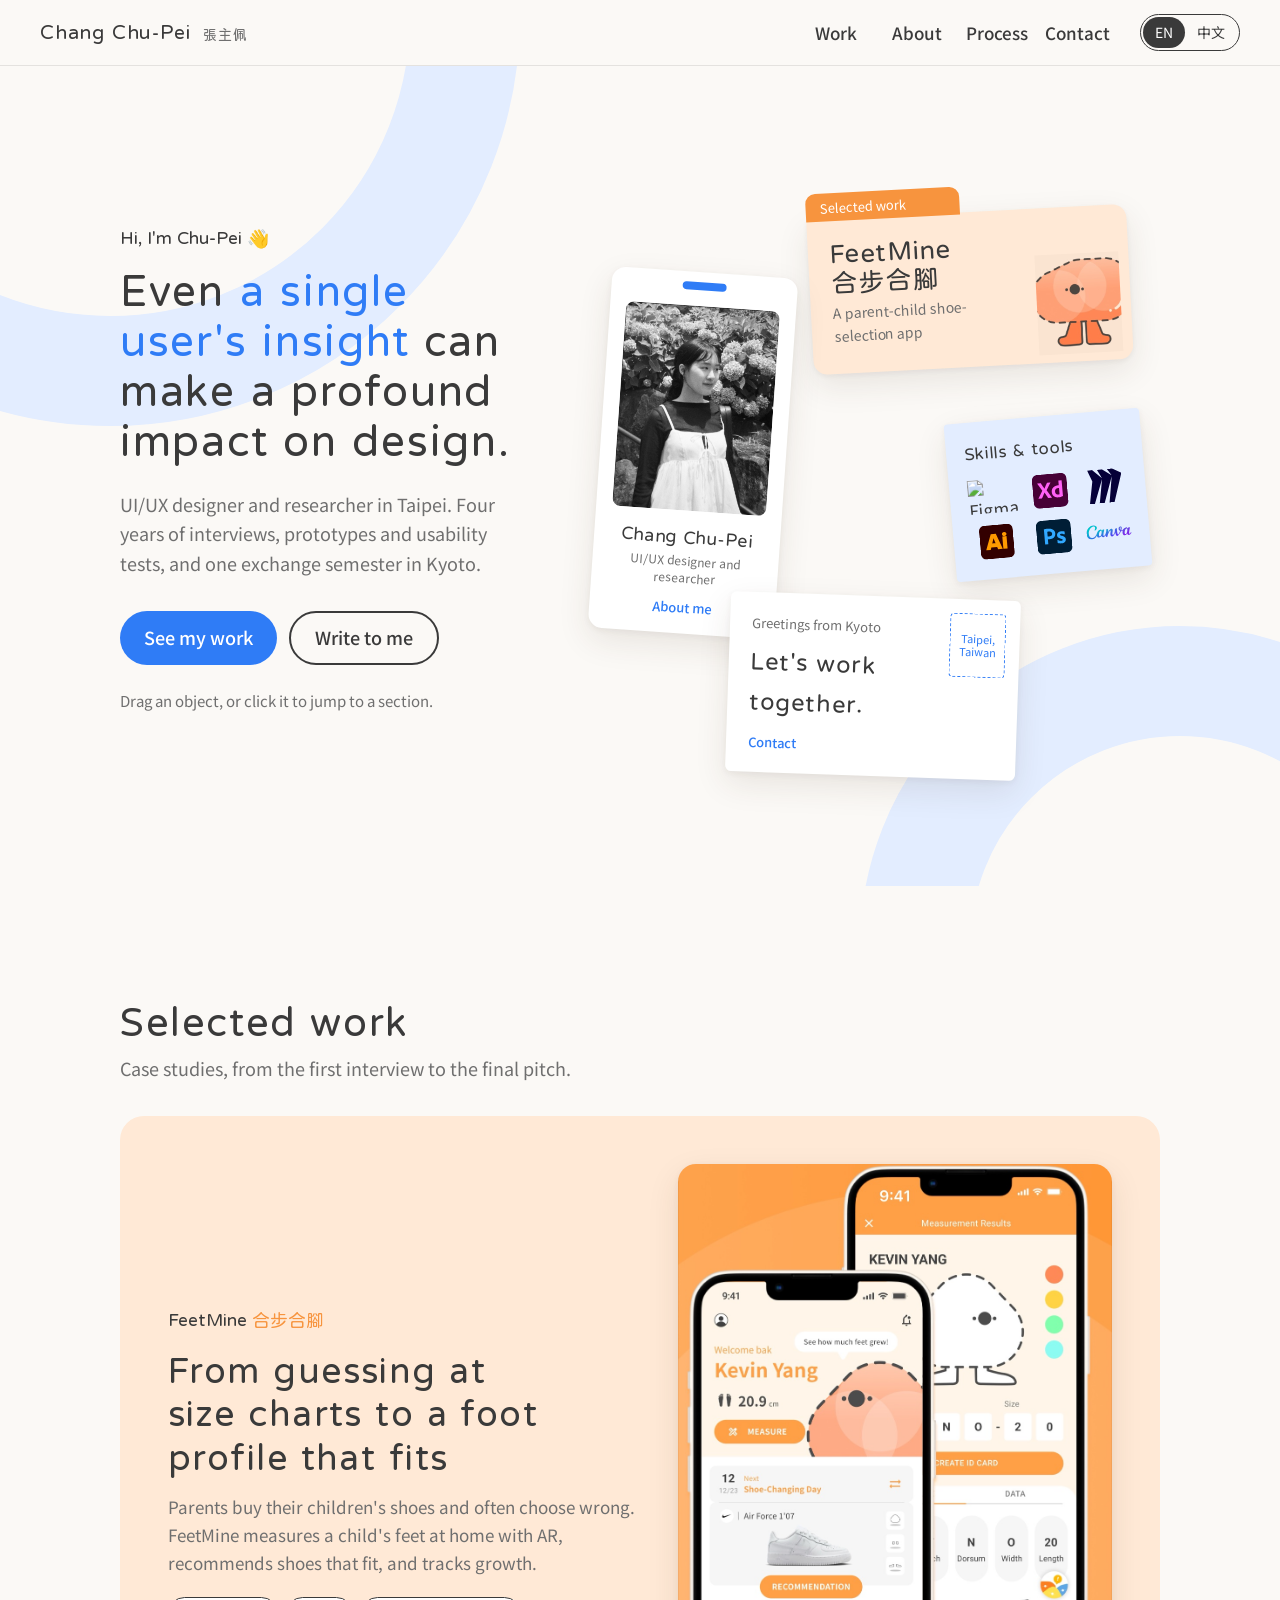
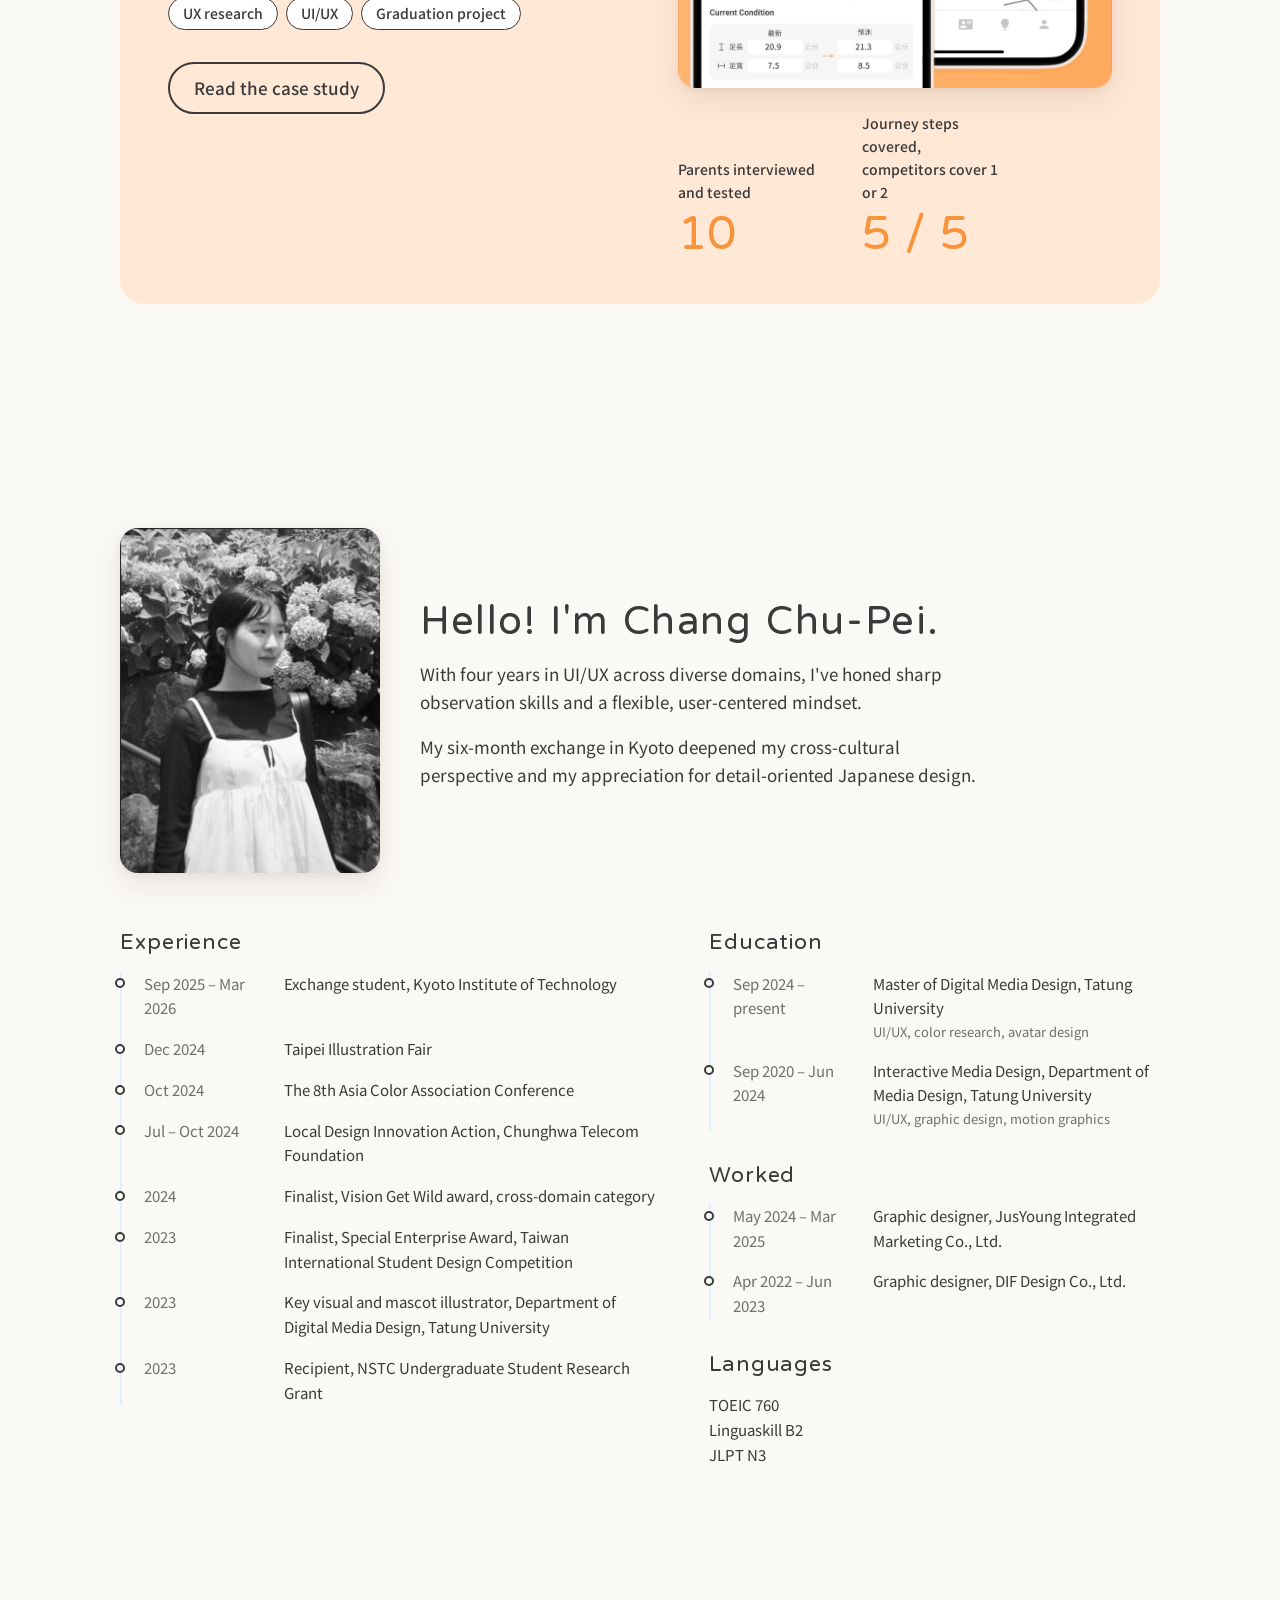
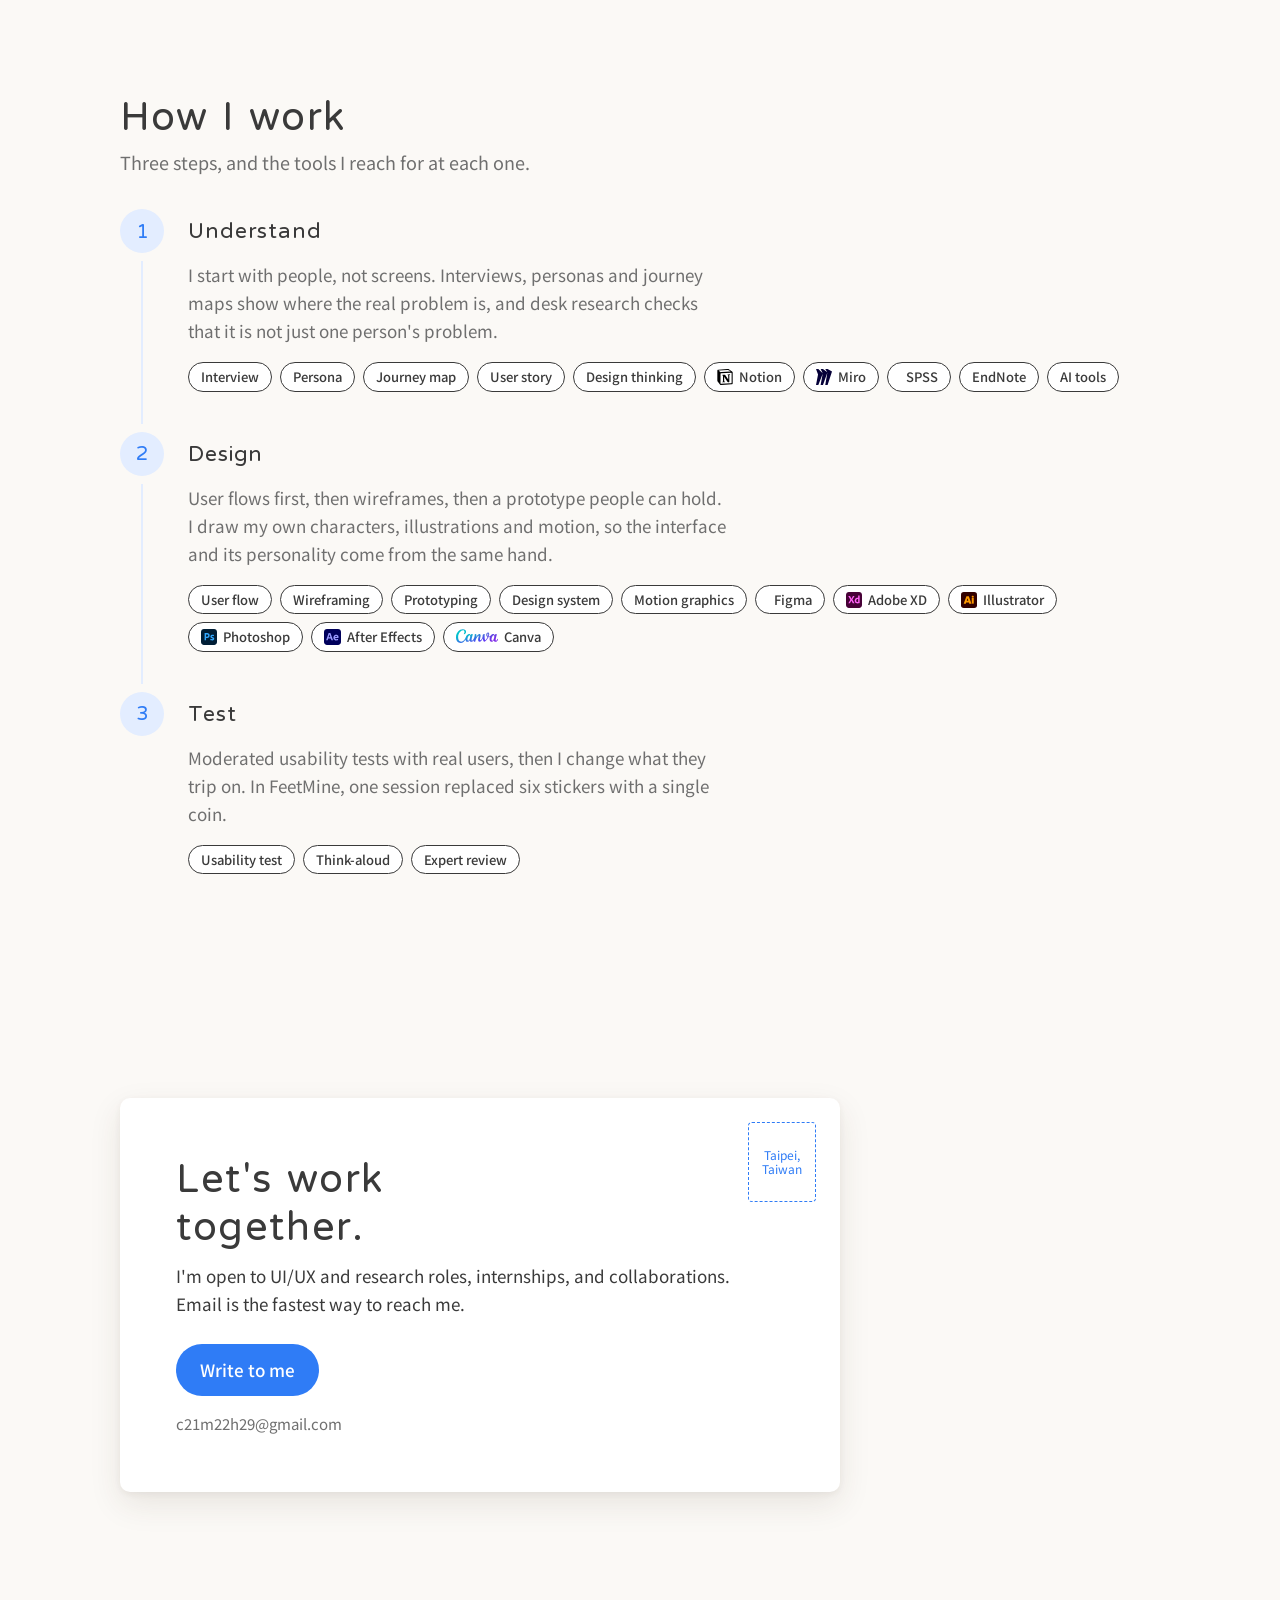
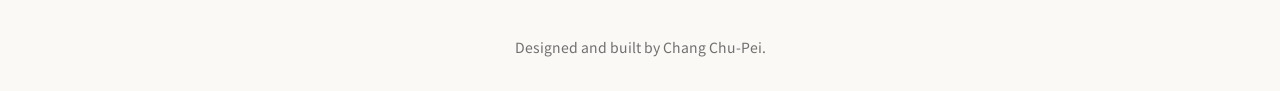
==== commit 5805eead: "Update latest martina" ====
--- a/index.html
+++ b/index.html
@@ -11,23 +11,23 @@
 </head>
 <body>
   <!-- The home page: the desk, the list of projects, and the profile (about, skills, contact).
-       Every element with data-text="a.b.c" gets its words from content.js.
+       Every element with data-text="a.b.c" gets its words from content.js (data-html for the one string with <em> in it).
        Lists (project cards, timeline, skills) are drawn by home.js into the empty elements with an id. -->
 
   <a class="skip" href="#work" data-text="site.skip"></a>
 
   <header class="topbar">
     <a class="brand" href="#top"><span data-text="site.name"></span> <small data-text="site.nameOther"></small></a>
-    <div class="lang" role="group" aria-label="Language / 語言">
-      <button type="button" data-lang="en" lang="en">EN</button>
-      <button type="button" data-lang="zh" lang="zh-Hant">中文</button>
-    </div>
     <nav>
       <a href="#work" data-text="site.nav.work"></a>
       <a href="#about" data-text="site.nav.about"></a>
       <a href="#skills" data-text="site.nav.skills"></a>
       <a href="#contact" data-text="site.nav.contact"></a>
     </nav>
+    <div class="lang" role="group" aria-label="Language / 語言">
+      <button type="button" data-lang="en" lang="en">EN</button>
+      <button type="button" data-lang="zh" lang="zh-Hant">中文</button>
+    </div>
   </header>
 
   <main id="top">
@@ -36,8 +36,13 @@
     <section class="desk" aria-labelledby="headline">
       <div class="wrap desk-grid">
         <div class="desk-copy">
-          <h1 id="headline" data-text="desk.headline"></h1>
+          <p class="greeting" data-text="desk.greeting"></p>
+          <h1 id="headline" data-html="desk.headline"></h1>
           <p data-text="desk.intro"></p>
+          <p class="actions">
+            <a class="button" href="#work" data-text="desk.cta"></a>
+            <a class="button outline" href="#contact" data-text="contact.button"></a>
+          </p>
           <p class="hint" data-text="desk.hint"></p>
         </div>
 
@@ -60,7 +65,7 @@
 
           <a class="object note" href="#skills" draggable="false">
             <span class="note-title" data-text="desk.note.tab"></span>
-            <ul id="note-lines"></ul>
+            <ul class="note-logos" id="note-logos"></ul>
           </a>
 
           <a class="object postcard" href="#contact" draggable="false">
@@ -73,7 +78,7 @@
       </div>
     </section>
 
-    <!-- Work: one card per project. Each card links to the project's own page. -->
+    <!-- Work: one panel per project, in the project's own colour. Each panel links to the project's own page. -->
     <section id="work" class="section" aria-labelledby="work-title">
       <div class="wrap">
         <h2 id="work-title" data-text="work.title"></h2>
@@ -111,7 +116,8 @@
     <section id="skills" class="section" aria-labelledby="skills-title">
       <div class="wrap">
         <h2 id="skills-title" data-text="skills.title"></h2>
-        <div class="skills-grid" id="skills-grid"></div>
+        <p class="lead" data-text="skills.lead"></p>
+        <ol class="steps" id="steps"></ol>
       </div>
     </section>
 
--- a/style.css
+++ b/style.css
@@ -66,17 +66,24 @@
   background: var(--paper);
   border-bottom: 1px solid var(--line);
 }
+/* The name at the left; the section links and the language switch together at the right.
+   The links have a fixed width, so the switch stays put when the words change length. */
 .brand { margin-right: auto; font-size: 20px; color: var(--ink); text-decoration: none; }
 .brand small { font-size: 14px; color: var(--ink-soft); margin-left: 6px; }
-.topbar nav { display: flex; gap: 20px; }
-.topbar nav a { color: var(--ink); text-decoration: none; font-weight: 500; }
+.topbar nav { display: flex; gap: 4px; }
+.topbar nav a { min-width: 4.5em; padding: 4px 0; text-align: center; color: var(--ink); text-decoration: none; font-weight: 500; }
 .topbar nav a:hover { color: var(--blue); }
 .lang { display: flex; padding: 2px; border: 1.5px solid var(--ink); border-radius: 999px; }
 .lang button { padding: 4px 12px; border: 0; border-radius: 999px; background: none; font-size: 14px; cursor: pointer; }
 .lang button[aria-pressed="true"] { background: var(--ink); color: #fff; }
-/* On phones the nav drops to its own row under the name. */
+/* On phones the name takes the first row; the links and the language switch share the second. */
 @media (max-width: 639px) {
-  .topbar nav { order: 3; flex-basis: 100%; gap: 16px; font-size: 15px; }
+  .topbar { gap: 8px 12px; }
+  .brand { flex-basis: 100%; }
+  .topbar nav { gap: 12px; font-size: 15px; }
+  .topbar nav a { min-width: 0; }
+  .lang { margin-left: auto; }
+  .lang button { padding: 4px 10px; }
 }
 
 /* ---------- The desk ---------- */
@@ -85,7 +92,10 @@
 .desk-grid { display: grid; gap: 40px; padding-block: 48px; }
 .desk-copy { position: relative; z-index: 1; }
 .desk-copy p { margin-top: 24px; font-size: 18px; color: var(--ink-soft); max-width: 40ch; }
+.desk-copy .greeting { margin: 0 0 12px; font-family: var(--font-display); color: var(--ink); }
 .desk-copy .hint { font-size: 15px; }
+h1 em { font-style: normal; color: var(--blue); }
+.actions { display: flex; flex-wrap: wrap; gap: 12px; }
 
 /* The big pale rings behind the desk and the project, like the arcs in the FeetMine slides. */
 .desk::before, .desk::after, .project::before {
@@ -113,6 +123,10 @@
 @keyframes drop {
   from { opacity: 0; translate: 0 -40px; rotate: 0deg; }
 }
+/* The bob uses transform, not translate, because dragging sets translate by hand (home.js). */
+@keyframes float {
+  50% { transform: translateY(-7px); }
+}
 
 /* The work folder. home.js gives it the newest project's colours. */
 .folder {
@@ -141,11 +155,11 @@
 .badge-name { margin-top: 12px; font-size: 18px; }
 .badge-role { font-size: 12px; line-height: 1.4; color: var(--ink-soft); }
 
-/* The sticky note. */
+/* The sticky note: a title and a grid of tool logos. */
 .note { padding: 18px 18px 20px; border-radius: 4px; background: var(--blue-wash); }
-.note-title { margin-bottom: 8px; font-size: 17px; }
-.note ul { font-size: 14px; line-height: 1.7; color: var(--ink-soft); }
-.note li::before { content: "– "; }
+.note-title { margin-bottom: 12px; font-size: 17px; }
+.note-logos { display: grid; grid-template-columns: repeat(3, 1fr); gap: 12px 10px; }
+.note-logos img { width: 100%; height: 34px; object-fit: contain; } /* contain: the Canva wordmark is wide, the others are square */
 
 /* The postcard. */
 .postcard { grid-column: 1 / -1; padding: 20px 22px; border-radius: 6px; }
@@ -159,24 +173,26 @@
 .postcard-title { font-size: 13px; color: var(--ink-soft); }
 .postcard-body { margin-top: 8px; font-size: 24px; max-width: 70%; }
 
-/* ---------- Work: the list of projects (home page) ---------- */
+/* ---------- Work: one panel per project (home page) ---------- */
 
 .lead { margin: 8px 0 32px; font-size: 18px; color: var(--ink-soft); }
 .work-grid { display: grid; gap: 28px; }
-/* One card per project. The card's --accent comes from content.js (see home.js). */
+/* The panel wears the project's colours: --accent and --accent-wash come from content.js (see home.js). */
 .work-card {
-  display: block; overflow: hidden;
+  display: grid; gap: 32px;
+  padding: clamp(24px, 4vw, 48px);
   color: var(--ink); text-decoration: none;
-  background: var(--card); border-radius: var(--radius); box-shadow: var(--shadow);
+  background: var(--accent-wash); border-radius: 24px;
   transition: box-shadow 0.2s, translate 0.2s;
 }
 .work-card:hover, .work-card:focus-visible { box-shadow: var(--shadow-lifted); translate: 0 -4px; }
-.work-card img { width: 100%; aspect-ratio: 4 / 3; object-fit: cover; }
-.work-card-body { padding: 22px 24px 26px; }
-.work-card h3 { font-size: 24px; }
-.work-card p { margin: 6px 0 14px; font-size: 15px; color: var(--ink-soft); }
-.work-card .tags { margin-bottom: 16px; }
-.read { font-weight: 500; color: var(--accent); }
+.work-card .eyebrow { display: block; margin-bottom: 14px; font-family: var(--font-display); font-size: 18px; }
+.work-card h3 { font-size: clamp(26px, 3vw, 36px); max-width: 18ch; }
+.work-card p { margin: 14px 0 20px; color: var(--ink-soft); }
+.work-card img { width: 100%; border-radius: var(--radius); box-shadow: var(--shadow); }
+.stats { display: flex; flex-wrap: wrap; align-items: end; gap: 16px 40px; margin: 24px 0 0; }
+.stats dt { font-size: 14px; font-weight: 500; max-width: 18ch; }
+.stats dd { margin: 4px 0 0; font-family: var(--font-display); font-size: clamp(36px, 4vw, 48px); line-height: 1; color: var(--accent); }
 
 /* ---------- Work: a project page ---------- */
 
@@ -189,6 +205,7 @@
 .tagline { margin: 8px 0 16px; font-size: 20px; color: var(--ink-soft); }
 .tags { display: flex; flex-wrap: wrap; gap: 8px; margin-bottom: 24px; }
 .tags li { padding: 4px 14px; border: 1.5px solid var(--ink); border-radius: 999px; background: var(--card); font-size: 14px; font-weight: 500; }
+.tags img { display: inline; height: 16px; width: auto; margin-right: 6px; vertical-align: -3px; } /* width: auto lets the Canva wordmark be wide */
 .facts { display: grid; grid-template-columns: 1fr 1fr; gap: 14px 24px; margin: 0; }
 .facts dt { font-size: 13px; font-weight: 500; color: var(--accent); }
 .facts dd { margin: 0; font-size: 15px; }
@@ -256,11 +273,22 @@
 .timeline .detail { display: block; font-size: 13px; color: var(--ink-soft); }
 .plain { font-size: 15px; }
 
-/* ---------- Skills ---------- */
-
-.skills-grid { display: grid; grid-template-columns: repeat(auto-fit, minmax(200px, 1fr)); gap: 32px; margin-top: 32px; }
-.skills-grid h3 { margin-bottom: 10px; font-size: 20px; }
-.skills-grid ul { font-size: 15px; line-height: 1.8; color: var(--ink-soft); }
+/* ---------- How I work: three numbered steps joined by a line ---------- */
+
+.steps { display: grid; gap: 40px; counter-reset: step; }
+.steps > li { position: relative; padding-left: 68px; }
+.steps > li::before {
+  counter-increment: step; content: counter(step);
+  position: absolute; left: 0; top: 0;
+  width: 44px; height: 44px; display: grid; place-items: center;
+  border-radius: 50%; background: var(--blue-wash); color: var(--blue);
+  font-family: var(--font-display); font-size: 20px;
+}
+.steps > li:not(:last-child)::after { content: ""; position: absolute; left: 21px; top: 52px; bottom: -32px; width: 2px; background: var(--blue-wash); }
+.steps h3 { margin-bottom: 8px; font-size: 22px; line-height: 44px; }
+.steps p { color: var(--ink-soft); max-width: 60ch; }
+.steps .tags { margin: 0; }
+.steps .tags li { font-size: 13px; padding: 3px 12px; }
 
 /* ---------- Contact ---------- */
 
@@ -276,6 +304,8 @@
   font-weight: 500; text-decoration: none;
 }
 .button:hover { background: color-mix(in srgb, var(--blue) 85%, black); }
+.button.outline { background: none; border: 2px solid var(--ink); color: var(--ink); padding-block: 10px; }
+.button.outline:hover { background: var(--card); }
 .email { margin: 16px 0 0; font-size: 15px; color: var(--ink-soft); }
 
 footer { padding: 32px var(--gutter); font-size: 14px; color: var(--ink-soft); text-align: center; }
@@ -290,16 +320,17 @@
     position: absolute;
     rotate: var(--tilt);
     cursor: grab; touch-action: none; user-select: none; -webkit-user-select: none;
-    animation: drop 0.7s cubic-bezier(0.2, 0.7, 0.2, 1) backwards;
-    animation-delay: calc(var(--i) * 110ms);
+    animation: drop 0.7s cubic-bezier(0.2, 0.7, 0.2, 1) backwards, float 3.6s ease-in-out infinite;
+    animation-delay: calc(var(--i) * 110ms), calc(var(--i) * -0.9s);
   }
+  .object:hover, .object.lifted { animation-play-state: running, paused; } /* holding it stops the bob */
   .folder   { --tilt: -3deg; --i: 0; top: 6%;  left: 40%; width: 320px; }
   .badge    { --tilt: 4deg;  --i: 1; top: 16%; left: 4%;  width: 186px; }
   .note     { --tilt: -5deg; --i: 2; top: 40%; left: 64%; width: 196px; }
   .postcard { --tilt: 2deg;  --i: 3; top: 70%; left: 26%; width: 290px; }
 
   .timeline li { grid-template-columns: 8.5em 1fr; gap: 12px; }
-  .work-grid { grid-template-columns: repeat(auto-fill, minmax(320px, 1fr)); }
+  .work-card { grid-template-columns: 1.1fr 1fr; align-items: center; }
 }
 
 @media (min-width: 900px) {
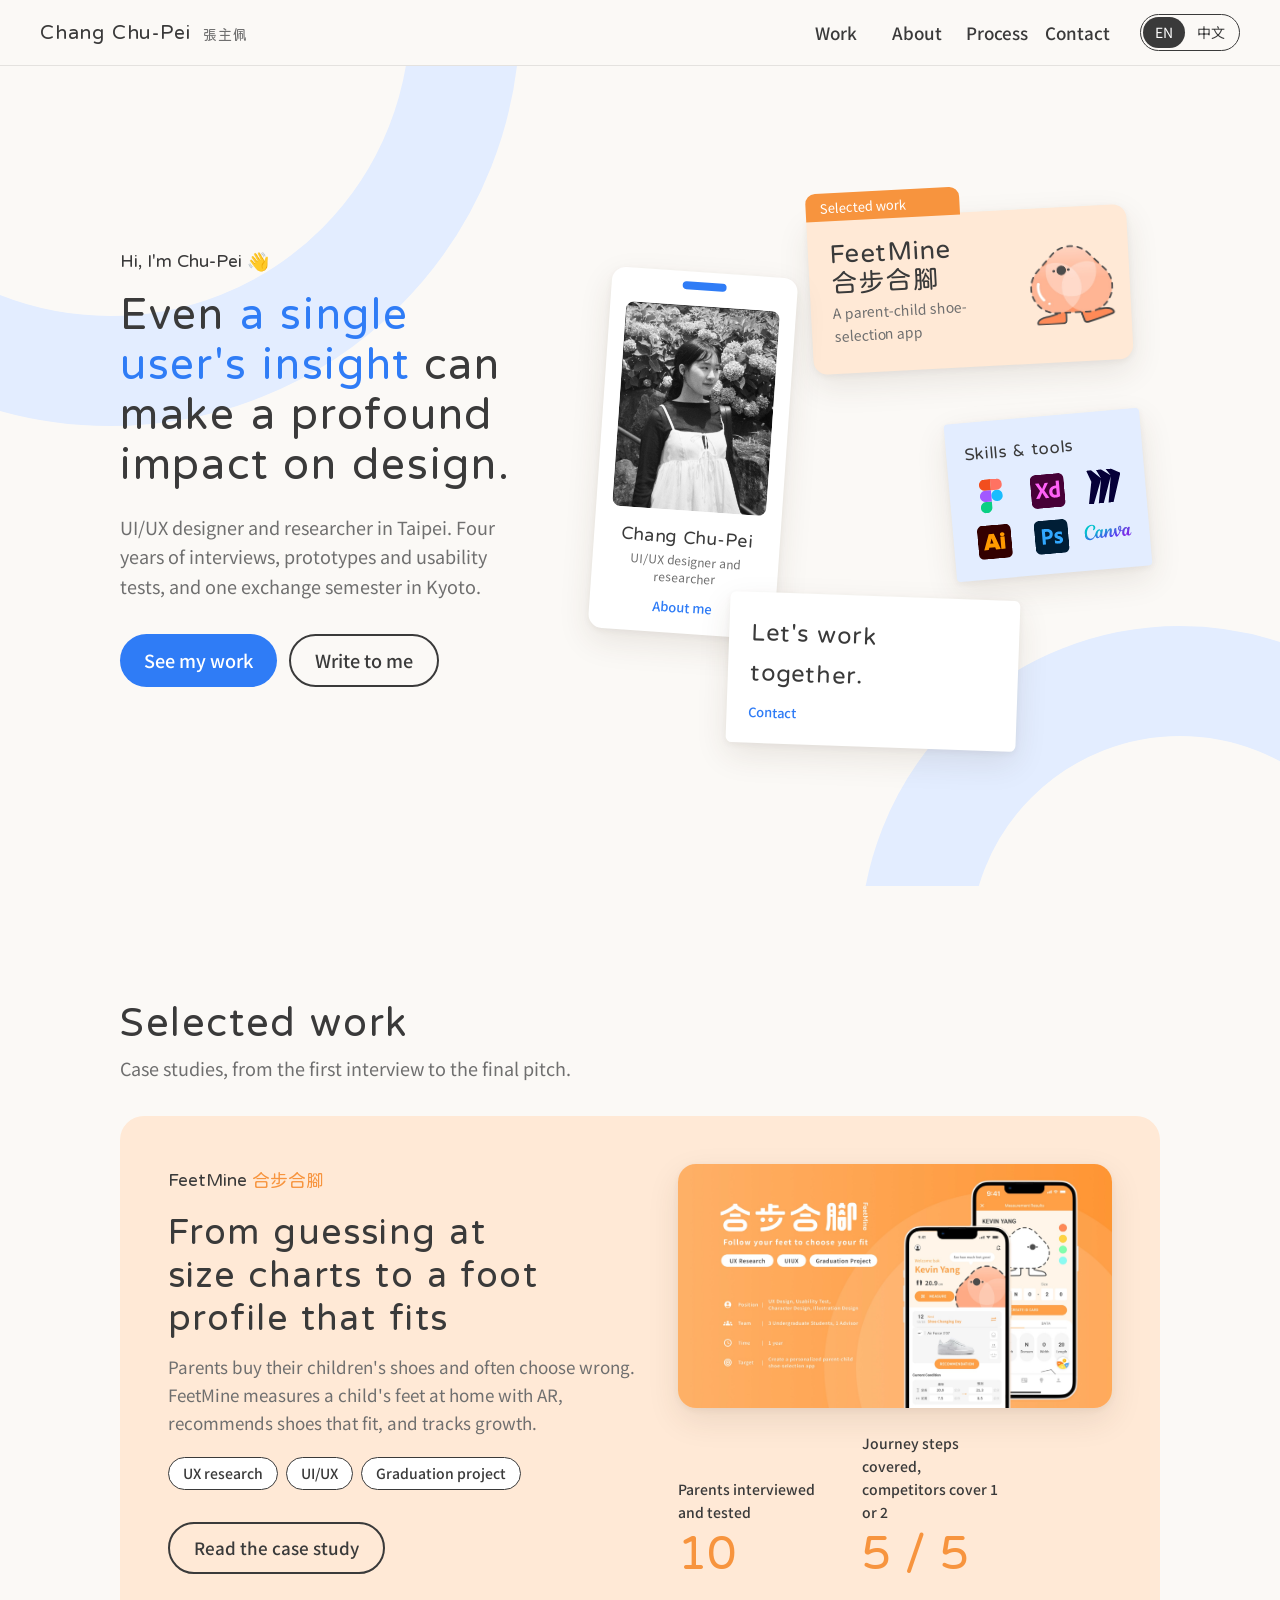
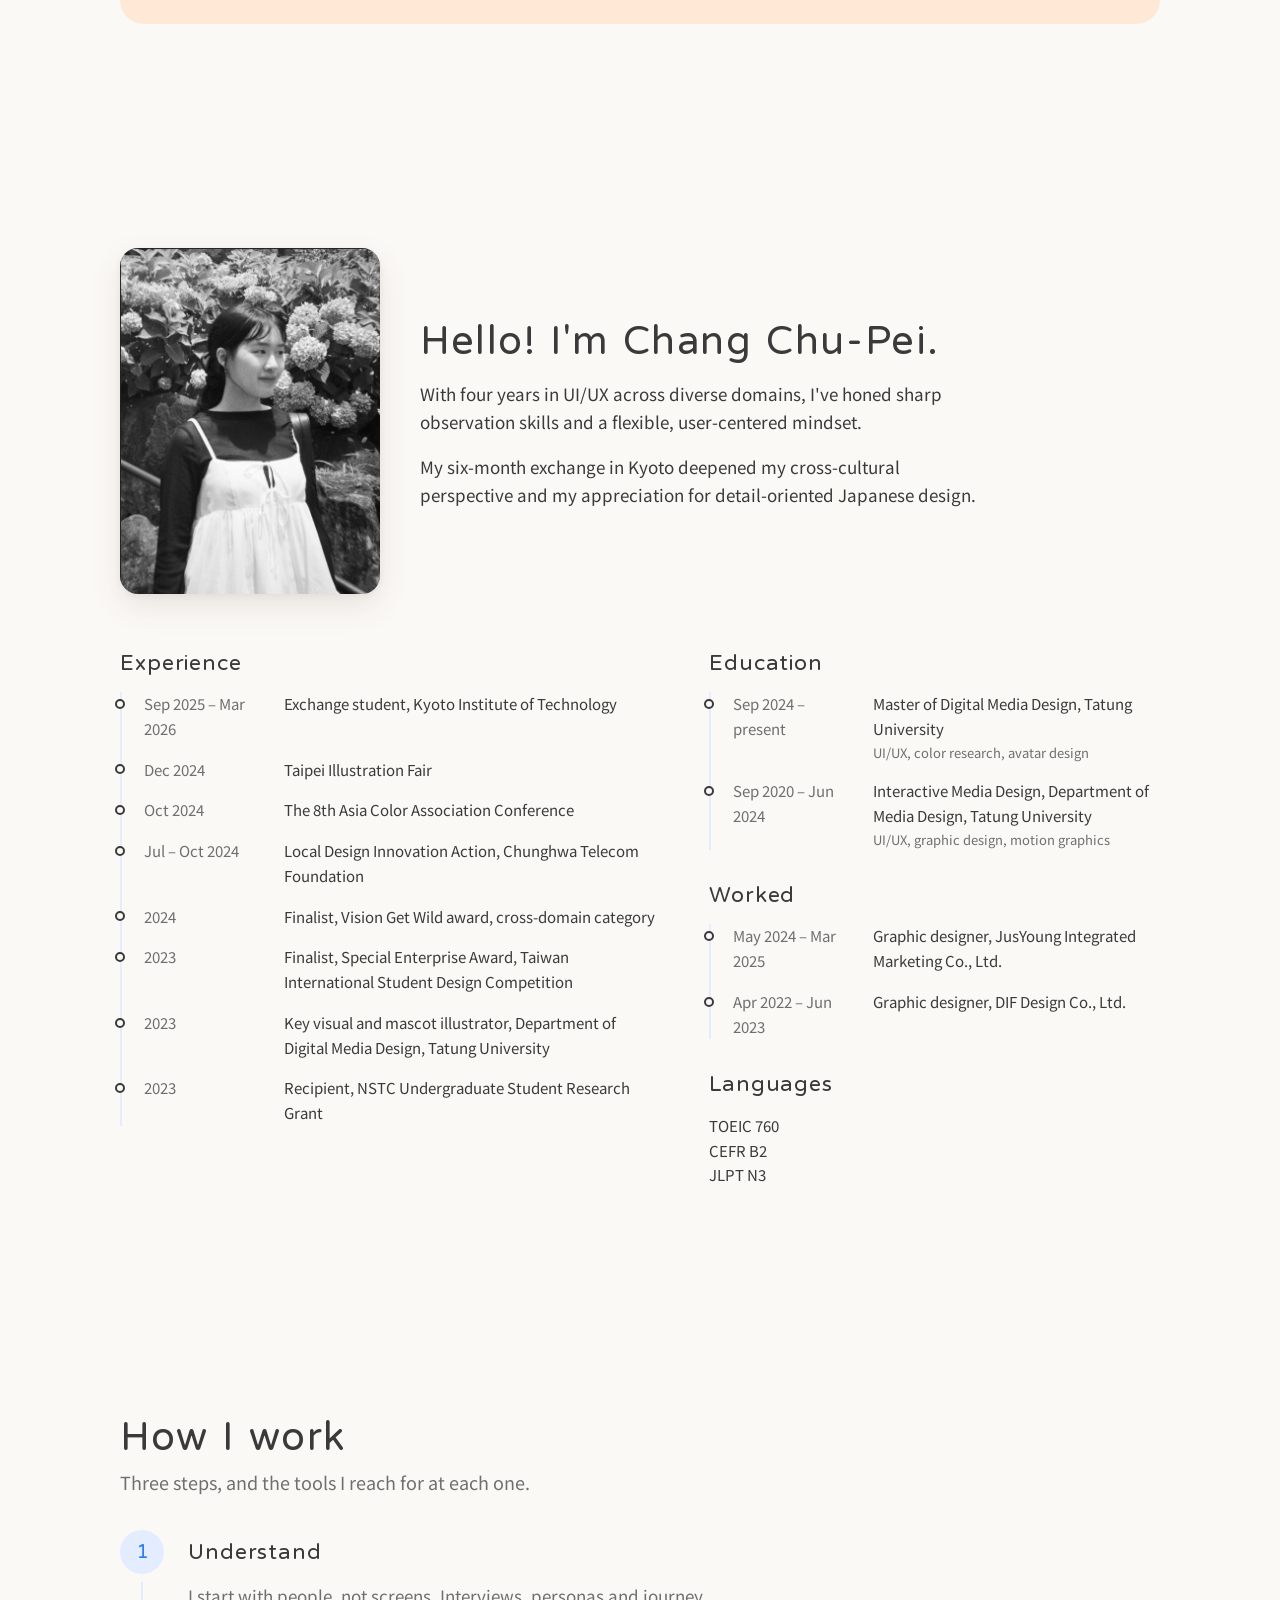
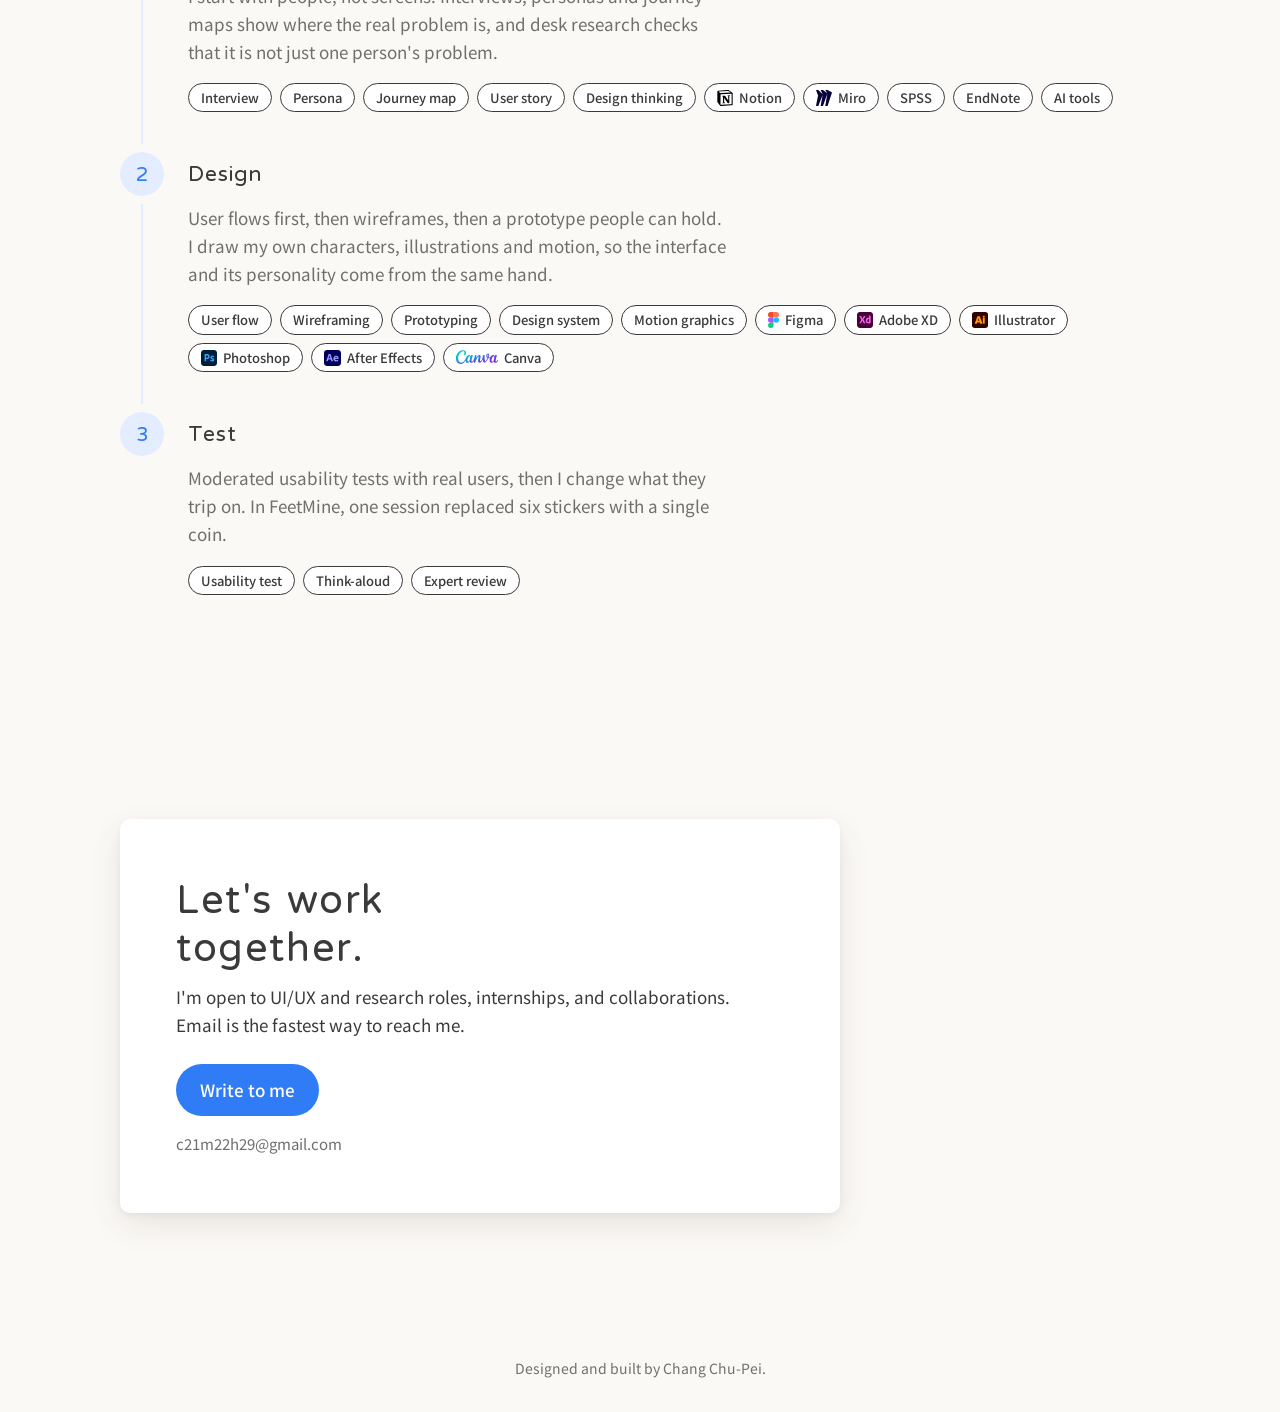
==== commit 14b8b404: "Update on martina's portfolio and feetmine content" ====
--- a/index.html
+++ b/index.html
@@ -43,7 +43,6 @@
             <a class="button" href="#work" data-text="desk.cta"></a>
             <a class="button outline" href="#contact" data-text="contact.button"></a>
           </p>
-          <p class="hint" data-text="desk.hint"></p>
         </div>
 
         <div class="desk-objects">
@@ -53,7 +52,7 @@
             <span class="folder-title" data-text="project.name"></span>
             <span class="folder-title" data-text="project.nameZh"></span>
             <span class="folder-caption" data-text="project.summary"></span>
-            <img class="folder-mascot" src="img/mascot.jpg" width="251" height="300" alt="" draggable="false">
+            <img class="folder-mascot" src="img/mascot.png" width="363" height="342" alt="" draggable="false">
           </a>
 
           <a class="object badge" href="#about" draggable="false">
@@ -69,8 +68,6 @@
           </a>
 
           <a class="object postcard" href="#contact" draggable="false">
-            <span class="stamp" data-text="site.location"></span>
-            <span class="postcard-title" data-text="desk.postcard.title"></span>
             <span class="postcard-body" data-text="desk.postcard.body"></span>
             <span class="object-link" data-text="desk.postcard.tab"></span>
           </a>
@@ -124,7 +121,6 @@
     <section id="contact" class="section" aria-labelledby="contact-title">
       <div class="wrap">
         <div class="postcard-big">
-          <span class="stamp" data-text="site.location"></span>
           <h2 id="contact-title" data-text="contact.title"></h2>
           <p data-text="contact.body"></p>
           <a class="button" id="mail-link" href="#"><span data-text="contact.button"></span></a>
--- a/style.css
+++ b/style.css
@@ -93,7 +93,6 @@
 .desk-copy { position: relative; z-index: 1; }
 .desk-copy p { margin-top: 24px; font-size: 18px; color: var(--ink-soft); max-width: 40ch; }
 .desk-copy .greeting { margin: 0 0 12px; font-family: var(--font-display); color: var(--ink); }
-.desk-copy .hint { font-size: 15px; }
 h1 em { font-style: normal; color: var(--blue); }
 .actions { display: flex; flex-wrap: wrap; gap: 12px; }
 
@@ -119,7 +118,7 @@
 .object:hover, .object:focus-visible, .object.lifted { scale: 1.03; box-shadow: var(--shadow-lifted); }
 .object.lifted { cursor: grabbing; scale: 1.05; }
 .object-link { display: block; margin-top: 10px; font-size: 13px; font-weight: 500; color: var(--blue); }
-.folder-title, .folder-caption, .badge-name, .badge-role, .note-title, .postcard-title, .postcard-body { display: block; }
+.folder-title, .folder-caption, .badge-name, .badge-role, .note-title, .postcard-body { display: block; }
 @keyframes drop {
   from { opacity: 0; translate: 0 -40px; rotate: 0deg; }
 }
@@ -143,7 +142,7 @@
 .folder-tab { position: absolute; top: -22px; left: 14px; font-size: 13px; color: #fff; }
 .folder-title { max-width: 66%; font-size: 26px; line-height: 1.1; }
 .folder-caption { margin-top: 4px; font-size: 14px; color: var(--ink-soft); max-width: 62%; }
-.folder-mascot { position: absolute; right: 10px; bottom: 8px; width: 84px; mix-blend-mode: multiply; }
+.folder-mascot { position: absolute; right: 16px; top: 0; bottom: 0; margin: auto 0; width: 84px; } /* top and bottom 0 with auto margins: centred in the folder */
 
 /* The lanyard badge. */
 .badge { padding: 28px 16px 16px; border-radius: 14px; text-align: center; }
@@ -156,22 +155,14 @@
 .badge-role { font-size: 12px; line-height: 1.4; color: var(--ink-soft); }
 
 /* The sticky note: a title and a grid of tool logos. */
-.note { padding: 18px 18px 20px; border-radius: 4px; background: var(--blue-wash); }
+.note { display: grid; grid-template-rows: auto 1fr; padding: 18px 18px 20px; border-radius: 4px; background: var(--blue-wash); }
 .note-title { margin-bottom: 12px; font-size: 17px; }
-.note-logos { display: grid; grid-template-columns: repeat(3, 1fr); gap: 12px 10px; }
-.note-logos img { width: 100%; height: 34px; object-fit: contain; } /* contain: the Canva wordmark is wide, the others are square */
+.note-logos { display: grid; grid-template-columns: repeat(2, 1fr); gap: 12px 10px; align-content: space-evenly; } /* on phones the card is as tall as the badge beside it, so the logos spread out to fill it */
+.note-logos img { width: 100%; height: 48px; object-fit: contain; } /* contain: the Canva wordmark is wide, the others are square */
 
 /* The postcard. */
 .postcard { grid-column: 1 / -1; padding: 20px 22px; border-radius: 6px; }
-.stamp {
-  position: absolute; top: 14px; right: 14px;
-  width: 56px; height: 64px; padding: 4px;
-  display: grid; place-items: center;
-  border: 1.5px dashed var(--blue); border-radius: 4px;
-  font-size: 11px; line-height: 1.2; text-align: center; color: var(--blue);
-}
-.postcard-title { font-size: 13px; color: var(--ink-soft); }
-.postcard-body { margin-top: 8px; font-size: 24px; max-width: 70%; }
+.postcard-body { font-size: 24px; }
 
 /* ---------- Work: one panel per project (home page) ---------- */
 
@@ -200,59 +191,28 @@
 .project > .wrap { position: relative; }
 .back { display: inline-block; margin-bottom: 28px; font-weight: 500; }
 
-.project-head { display: grid; gap: 40px; align-items: center; margin-bottom: 64px; }
+.cover { margin-bottom: 64px; }
 .zh-name { color: var(--accent); }
-.tagline { margin: 8px 0 16px; font-size: 20px; color: var(--ink-soft); }
 .tags { display: flex; flex-wrap: wrap; gap: 8px; margin-bottom: 24px; }
 .tags li { padding: 4px 14px; border: 1.5px solid var(--ink); border-radius: 999px; background: var(--card); font-size: 14px; font-weight: 500; }
 .tags img { display: inline; height: 16px; width: auto; margin-right: 6px; vertical-align: -3px; } /* width: auto lets the Canva wordmark be wide */
-.facts { display: grid; grid-template-columns: 1fr 1fr; gap: 14px 24px; margin: 0; }
-.facts dt { font-size: 13px; font-weight: 500; color: var(--accent); }
-.facts dd { margin: 0; font-size: 15px; }
 .cover img, .about-grid img { border-radius: var(--radius); box-shadow: var(--shadow); }
 
-/* The quote demo. */
-.insights {
-  margin-bottom: 64px; padding: clamp(24px, 4vw, 44px);
-  background: var(--card); border-radius: var(--radius); box-shadow: var(--shadow);
-}
-.insights > p { color: var(--ink-soft); }
-.insights-grid { display: grid; gap: 28px; align-items: start; margin-top: 24px; }
-.quotes { display: grid; gap: 10px; }
-.quote {
-  display: grid; gap: 4px; padding: 14px 16px;
-  text-align: left; cursor: pointer;
-  background: var(--paper); border: 1.5px solid transparent; border-radius: 12px;
-}
-.quote:hover { border-color: var(--accent); }
-.quote[aria-pressed="true"] { background: var(--accent-wash); border-color: var(--accent); }
-.quote .who { font-size: 13px; color: var(--ink-soft); }
-.decision { padding: 24px 26px; border-radius: 12px; background: var(--ink); color: #fff; }
-.decision > * { animation: reveal 0.3s ease-out; } /* new text slides in each time a quote is picked */
-.decision-label { margin-bottom: 6px; font-size: 14px; font-weight: 500; color: var(--accent); }
-.decision h4 { margin-bottom: 10px; }
-.decision p:last-child { margin: 0; color: rgba(255, 255, 255, 0.85); }
-@keyframes reveal {
-  from { opacity: 0; translate: 0 8px; }
-}
-
-/* The phase tabs. */
-.tabs { display: flex; gap: 8px; margin-bottom: 28px; padding-bottom: 6px; overflow-x: auto; scrollbar-width: none; }
-.tabs [role="tab"] {
-  flex: none; padding: 10px 18px;
-  border: 0; border-radius: 10px; background: var(--accent-wash);
-  font-weight: 500; cursor: pointer;
-}
-.tabs [aria-selected="true"] { background: var(--accent); color: #fff; }
-[role="tabpanel"] h3 { margin-bottom: 20px; max-width: 30ch; }
+/* The phases, one after another. The links at the top glide to each one (site.js). */
+.phase-nav { display: flex; flex-wrap: wrap; gap: 8px; margin-bottom: 40px; }
+.phase-nav a { padding: 10px 18px; border-radius: 10px; background: var(--accent-wash); color: var(--ink); font-weight: 500; text-decoration: none; }
+.phase-nav a:hover { background: var(--accent); color: #fff; }
+.phase + .phase { margin-top: 72px; }
+.phase h3 { margin-bottom: 20px; max-width: 30ch; }
 .phase-mark { display: block; margin-bottom: 8px; font-family: var(--font-body); font-size: 16px; font-weight: 500; color: var(--accent); }
 .phase-mark::before { content: "▸ "; }
 .phase-mark::after { content: " ◂"; }
 .points { display: grid; gap: 12px; margin-bottom: 28px; max-width: 70ch; }
 .points li { position: relative; padding-left: 22px; }
 .points li::before { content: ""; position: absolute; left: 0; top: 0.6em; width: 9px; height: 9px; border-radius: 50%; background: var(--accent); }
-.figures { display: grid; gap: 16px; grid-template-columns: repeat(auto-fit, minmax(280px, 1fr)); }
+.figures { display: grid; gap: 24px; } /* one whole slide per row; clicking a slide opens it full size */
 .figures img { width: 100%; border-radius: var(--radius); box-shadow: var(--shadow); }
+.figures a:hover img { box-shadow: var(--shadow-lifted); }
 
 /* ---------- About ---------- */
 
@@ -296,7 +256,6 @@
   position: relative; max-width: 720px; padding: clamp(28px, 5vw, 56px);
   background: var(--card); border-radius: 10px; box-shadow: var(--shadow);
 }
-.postcard-big .stamp { top: 24px; right: 24px; width: 68px; height: 80px; font-size: 12px; }
 .postcard-big h2 { margin-bottom: 12px; max-width: 12ch; }
 .button {
   display: inline-block; margin-top: 8px; padding: 12px 24px;
@@ -327,6 +286,8 @@
   .folder   { --tilt: -3deg; --i: 0; top: 6%;  left: 40%; width: 320px; }
   .badge    { --tilt: 4deg;  --i: 1; top: 16%; left: 4%;  width: 186px; }
   .note     { --tilt: -5deg; --i: 2; top: 40%; left: 64%; width: 196px; }
+  .note-logos { grid-template-columns: repeat(3, 1fr); } /* the note is its own height here, so a tighter grid */
+  .note-logos img { height: 34px; }
   .postcard { --tilt: 2deg;  --i: 3; top: 70%; left: 26%; width: 290px; }
 
   .timeline li { grid-template-columns: 8.5em 1fr; gap: 12px; }
@@ -335,9 +296,6 @@
 
 @media (min-width: 900px) {
   .desk-grid { grid-template-columns: 5fr 7fr; align-items: center; min-height: min(calc(100vh - 66px), 820px); }
-  .project-head { grid-template-columns: 1.1fr 1fr; }
-  .insights-grid { grid-template-columns: 1fr 1fr; }
-  .decision { position: sticky; top: 90px; }
   .about-grid { grid-template-columns: 260px 1fr; }
   .cv { grid-template-columns: 1.2fr 1fr; }
 }
